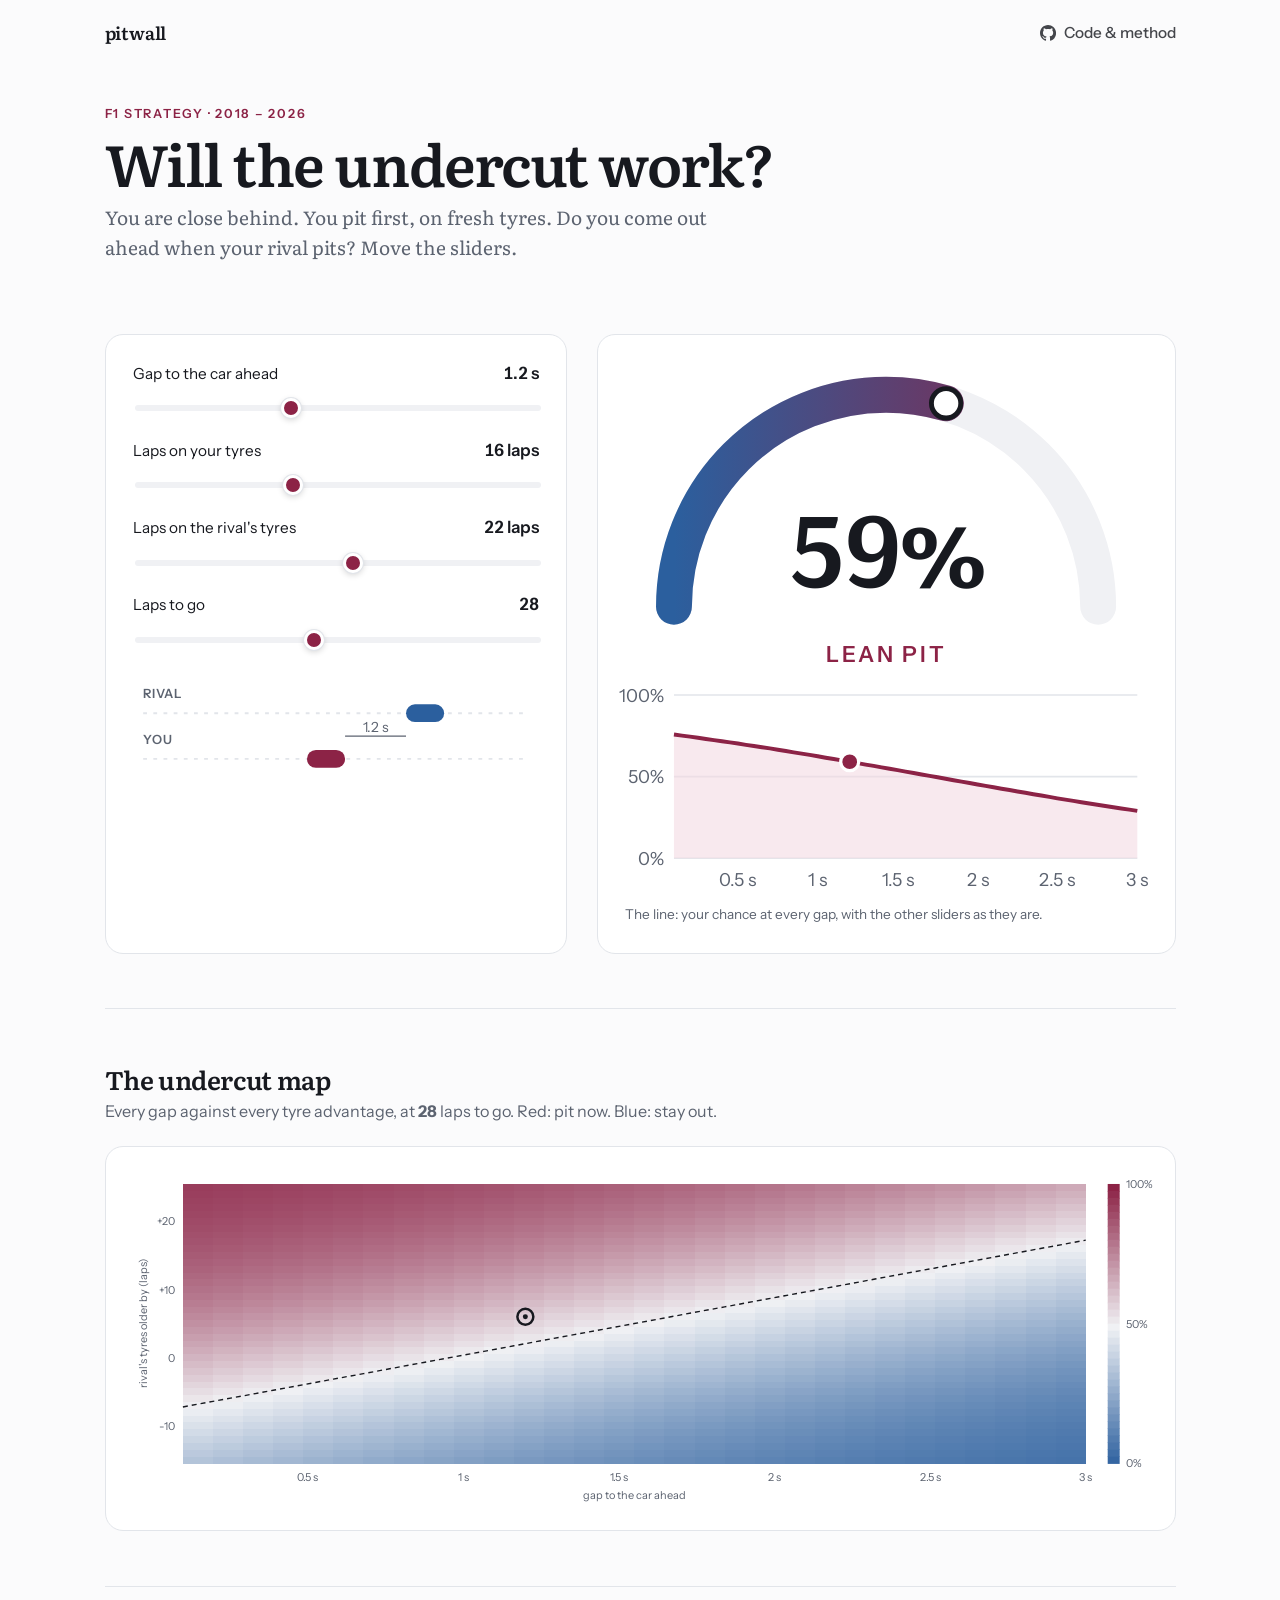
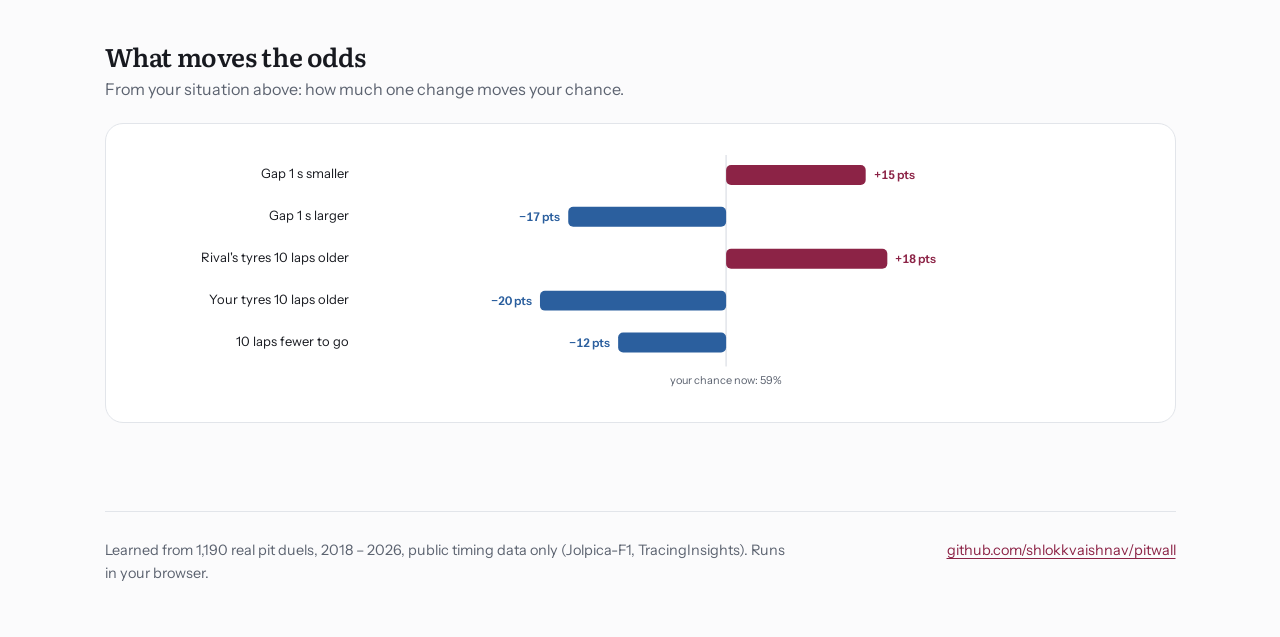
==== site/index.html @ d94f6f23 "Redesign the site as one product page: live undercut gauge, map and odds chart Same fonts and tokens" ====
<!doctype html>
<html lang="en">
<head>
<meta charset="utf-8">
<meta name="viewport" content="width=device-width, initial-scale=1">
<title>pitwall — F1 undercut strategy</title>
<meta name="description" content="Pit first, come out ahead? An F1 undercut model that runs in your browser.">
<link rel="icon" href="data:image/svg+xml,%3Csvg xmlns='http://www.w3.org/2000/svg' viewBox='0 0 32 32'%3E%3Crect width='32' height='32' rx='7' fill='%238c2346'/%3E%3Cpath d='M7 22h18M9 22l3-9h8l3 9' stroke='white' stroke-width='2.4' fill='none' stroke-linecap='round'/%3E%3C/svg%3E">
<link rel="stylesheet" href="assets/style.css">
<style>
  .gauge-num { font: 600 3.6rem/1 var(--serif); letter-spacing: -.03em; fill: var(--ink); font-variant-numeric: tabular-nums; }
  .gauge-word { font: 600 .8rem/1 var(--sans); letter-spacing: .12em; text-transform: uppercase; }
  .lane { stroke: var(--rule); stroke-width: 1.5; stroke-dasharray: 3 5; }
  .car { transition: transform .45s cubic-bezier(.2,.8,.2,1); }
  .lbl { font: 600 10px/1 var(--sans); letter-spacing: .08em; fill: var(--muted); }
  .bar-lbl { font-size: 13px; fill: var(--ink); }
  .bar-val { font: 600 12px/1 var(--sans); font-variant-numeric: tabular-nums; }
  #map rect.cell { shape-rendering: crispEdges; }
  .tip { font-size: .8rem; color: var(--muted); margin-top: .6rem; }
</style>
</head>
<body>
<div class="wrap">
  <nav class="top">
    <span class="brand">pitwall</span>
    <a href="https://github.com/shlokkvaishnav/pitwall"><svg class="icon" viewBox="0 0 16 16"><use href="assets/icons/github.svg#gh"/></svg>Code &amp; method</a>
  </nav>

  <header class="hero">
    <div class="kicker">F1 strategy · 2018 – 2026</div>
    <h1>Will the undercut work?</h1>
    <p class="sub">You are close behind. You pit first, on fresh tyres. Do you come out ahead when your rival pits? Move the sliders.</p>
  </header>

  <section>
    <div class="grid g2">
      <div class="panel">
        <div class="ctl"><div class="ctl-head"><label for="gap">Gap to the car ahead</label><output id="gapV"></output></div>
          <input id="gap" type="range" min="0.1" max="3" step="0.1" value="1.2"></div>
        <div class="ctl"><div class="ctl-head"><label for="ageA">Laps on your tyres</label><output id="ageAV"></output></div>
          <input id="ageA" type="range" min="1" max="40" step="1" value="16"></div>
        <div class="ctl"><div class="ctl-head"><label for="ageB">Laps on the rival's tyres</label><output id="ageBV"></output></div>
          <input id="ageB" type="range" min="1" max="40" step="1" value="22"></div>
        <div class="ctl"><div class="ctl-head"><label for="left">Laps to go</label><output id="leftV"></output></div>
          <input id="left" type="range" min="3" max="60" step="1" value="28"></div>
        <svg id="strip" viewBox="0 0 320 92" role="img" aria-label="You and the rival on track before your stop">
          <line class="lane" x1="8" x2="312" y1="34" y2="34"/><line class="lane" x1="8" x2="312" y1="70" y2="70"/>
          <text class="lbl" x="8" y="22">RIVAL</text><text class="lbl" x="8" y="58">YOU</text>
          <g id="carB" class="car"><rect x="-15" y="27" width="30" height="14" rx="7" fill="var(--cool)"/></g>
          <g id="carA" class="car"><rect x="-15" y="63" width="30" height="14" rx="7" fill="var(--accent)"/></g>
          <line id="gapLine" y1="52" y2="52" stroke="var(--muted)" stroke-width="1"/>
          <text id="gapTxt" class="tick" y="49" text-anchor="middle"></text>
        </svg>
      </div>
      <div class="panel">
        <svg id="gauge" viewBox="0 0 320 196" role="img" aria-label="Probability that the undercut works">
          <defs><linearGradient id="arc" x1="0" x2="1"><stop offset="0" stop-color="var(--cool)"/><stop offset="1" stop-color="var(--accent)"/></linearGradient></defs>
          <path d="M30 150 A130 130 0 0 1 290 150" fill="none" stroke="var(--chip)" stroke-width="22" stroke-linecap="round"/>
          <path id="arcFill" d="M30 150 A130 130 0 0 1 290 150" fill="none" stroke="url(#arc)" stroke-width="22" stroke-linecap="round" pathLength="100" stroke-dasharray="0 100" style="transition: stroke-dasharray .45s cubic-bezier(.2,.8,.2,1)"/>
          <circle id="knob" r="9" fill="var(--card)" stroke="var(--ink)" stroke-width="3" style="transition: cx .45s cubic-bezier(.2,.8,.2,1), cy .45s cubic-bezier(.2,.8,.2,1)"/>
          <text id="pct" class="gauge-num" x="160" y="138" text-anchor="middle">–</text>
          <text id="word" class="gauge-word" x="160" y="184" text-anchor="middle"></text>
        </svg>
        <svg id="curve" viewBox="0 0 320 130" role="img" aria-label="Chance against the gap"></svg>
        <div class="tip">The line: your chance at every gap, with the other sliders as they are.</div>
      </div>
    </div>
  </section>

  <section>
    <h2>The undercut map</h2>
    <p class="cap">Every gap against every tyre advantage, at <b id="mapLaps"></b> laps to go. Red: pit now. Blue: stay out.</p>
    <div class="panel"><svg id="map" role="img" aria-label="Map of undercut chance by gap and tyre advantage"></svg></div>
  </section>

  <section>
    <h2>What moves the odds</h2>
    <p class="cap">From your situation above: how much one change moves your chance.</p>
    <div class="panel"><svg id="bars" role="img" aria-label="Effect of single changes on the chance"></svg></div>
  </section>

  <footer>
    <p>Learned from <span id="nEvents">1,190</span> real pit duels, 2018 – 2026, public timing data only (Jolpica-F1, TracingInsights). Runs in your browser.</p>
    <p><a href="https://github.com/shlokkvaishnav/pitwall">github.com/shlokkvaishnav/pitwall</a></p>
  </footer>
</div>
<script type="module" src="app.js"></script>
</body>
</html>
---- site/assets/style.css ----
/* Design tokens and fonts from shlokkvaishnav.github.io. Fonts: SIL OFL 1.1, icons: MIT (assets/licenses/). */
@font-face { font-family: "Literata"; src: url("fonts/literata.woff2") format("woff2"); font-weight: 200 900; font-display: swap; }
@font-face { font-family: "Instrument Sans"; src: url("fonts/instrument-sans.woff2") format("woff2"); font-weight: 400 700; font-display: swap; }

:root {
  --paper: #fbfbfc; --ink: #17191f; --muted: #5c6370; --rule: #e2e5ea; --chip: #f0f1f4; --card: #ffffff;
  --accent: #8c2346; --accent-soft: #f4dbe3; --cool: #2b5f9e; --cool-soft: #dce7f5; --ok: #1d7a4b;
  --serif: "Literata", Georgia, "Times New Roman", serif;
  --sans: "Instrument Sans", system-ui, -apple-system, "Segoe UI", sans-serif;
  --mono: ui-monospace, SFMono-Regular, Menlo, Consolas, monospace;
  color-scheme: light dark;
}
@media (prefers-color-scheme: dark) {
  :root {
    --paper: #14151a; --ink: #e9e8ec; --muted: #9a9ba6; --rule: #2a2c34; --chip: #1d1f26; --card: #191b21;
    --accent: #f19ab6; --accent-soft: #4a2533; --cool: #8db5ea; --cool-soft: #22324a; --ok: #5fcf93;
  }
  body { -webkit-font-smoothing: antialiased; -moz-osx-font-smoothing: grayscale; }
}

* { box-sizing: border-box; }
html { font-size: 17px; -webkit-text-size-adjust: 100%; }
body { margin: 0; background: var(--paper); color: var(--ink); font: 1rem/1.6 var(--sans); }
a { color: var(--accent); text-decoration-thickness: 1px; text-underline-offset: .2em; }
:focus-visible { outline: 2px solid var(--accent); outline-offset: 3px; border-radius: 3px; }
.icon { display: inline-block; width: 1.05em; height: 1.05em; vertical-align: -.15em; fill: currentColor; }

.wrap { max-width: 68rem; margin: 0 auto; padding: 0 clamp(1rem, 4vw, 2.5rem); }
.top { display: flex; justify-content: space-between; align-items: center; gap: 1rem; padding: 1.4rem 0; font: 500 .9rem/1 var(--sans); }
.top a { color: var(--ink); text-decoration: none; display: inline-flex; align-items: center; gap: .45rem; opacity: .8; }
.top a:hover { color: var(--accent); opacity: 1; }
.brand { font: 600 1.05rem/1 var(--serif); letter-spacing: -.01em; }

.hero { padding: 2.5rem 0 1rem; }
.kicker { font: 600 .74rem/1 var(--sans); letter-spacing: .14em; text-transform: uppercase; color: var(--accent); }
h1 { margin: .7rem 0 .6rem; font: 600 clamp(2.1rem, 6vw, 3.4rem)/1.05 var(--serif); letter-spacing: -.025em; text-wrap: balance; }
.sub { margin: 0; max-width: 38rem; font: 400 1.12rem/1.55 var(--serif); color: var(--muted); text-wrap: pretty; }
h2 { margin: 0 0 .3rem; font: 600 1.5rem/1.2 var(--serif); letter-spacing: -.015em; }
.cap { margin: 0 0 1.2rem; color: var(--muted); font-size: .95rem; max-width: 40rem; }
section { padding: 3.2rem 0; border-top: 1px solid var(--rule); }
.hero + section { border-top: 0; }

.panel { background: var(--card); border: 1px solid var(--rule); border-radius: 18px; padding: clamp(1rem, 2.5vw, 1.6rem); }
.grid { display: grid; gap: clamp(1rem, 2.5vw, 1.75rem); }
.g2 { grid-template-columns: minmax(0, 1fr) minmax(0, 1.25fr); }
@media (max-width: 52rem) { .g2 { grid-template-columns: 1fr; } }

.ctl { margin: 0 0 1.15rem; }
.ctl:last-child { margin-bottom: 0; }
.ctl-head { display: flex; justify-content: space-between; align-items: baseline; font-size: .9rem; margin-bottom: .35rem; }
.ctl-head output { font: 600 1rem/1 var(--sans); font-variant-numeric: tabular-nums; }
input[type=range] { -webkit-appearance: none; appearance: none; width: 100%; height: 6px; border-radius: 99px; background: var(--chip); outline-offset: 6px; }
input[type=range]::-webkit-slider-thumb { -webkit-appearance: none; width: 20px; height: 20px; border-radius: 50%; background: var(--accent); border: 3px solid var(--card); box-shadow: 0 0 0 1px var(--rule), 0 2px 6px rgba(0,0,0,.18); cursor: grab; }
input[type=range]::-moz-range-thumb { width: 16px; height: 16px; border-radius: 50%; background: var(--accent); border: 3px solid var(--card); box-shadow: 0 0 0 1px var(--rule); cursor: grab; }

.btn { font: 600 .9rem/1 var(--sans); padding: .6rem 1rem; border-radius: 99px; border: 1px solid var(--rule); background: var(--card); color: var(--ink); cursor: pointer; display: inline-flex; align-items: center; gap: .45rem; }
.btn:hover { border-color: var(--accent); color: var(--accent); }
.btn.primary { background: var(--accent); color: var(--paper); border-color: var(--accent); }
.btn.primary:hover { filter: brightness(1.08); color: var(--paper); }
.seg { display: inline-flex; background: var(--chip); border-radius: 99px; padding: 3px; gap: 2px; }
.seg button { font: 600 .85rem/1 var(--sans); border: 0; background: transparent; color: var(--muted); padding: .5rem .85rem; border-radius: 99px; cursor: pointer; }
.seg button[aria-pressed=true] { background: var(--card); color: var(--ink); box-shadow: 0 1px 3px rgba(0,0,0,.12); }

svg { display: block; width: 100%; height: auto; overflow: visible; }
svg text { font-family: var(--sans); }
.tick { fill: var(--muted); font-size: 11px; }
.axis { stroke: var(--rule); }

footer { margin-top: 2rem; padding: 1.6rem 0 3rem; border-top: 1px solid var(--rule); color: var(--muted); font-size: .85rem; display: flex; flex-wrap: wrap; justify-content: space-between; gap: .6rem 2rem; }
footer p { margin: 0; max-width: 40rem; }
@media (prefers-reduced-motion: reduce) { * { transition: none !important; animation: none !important; } }
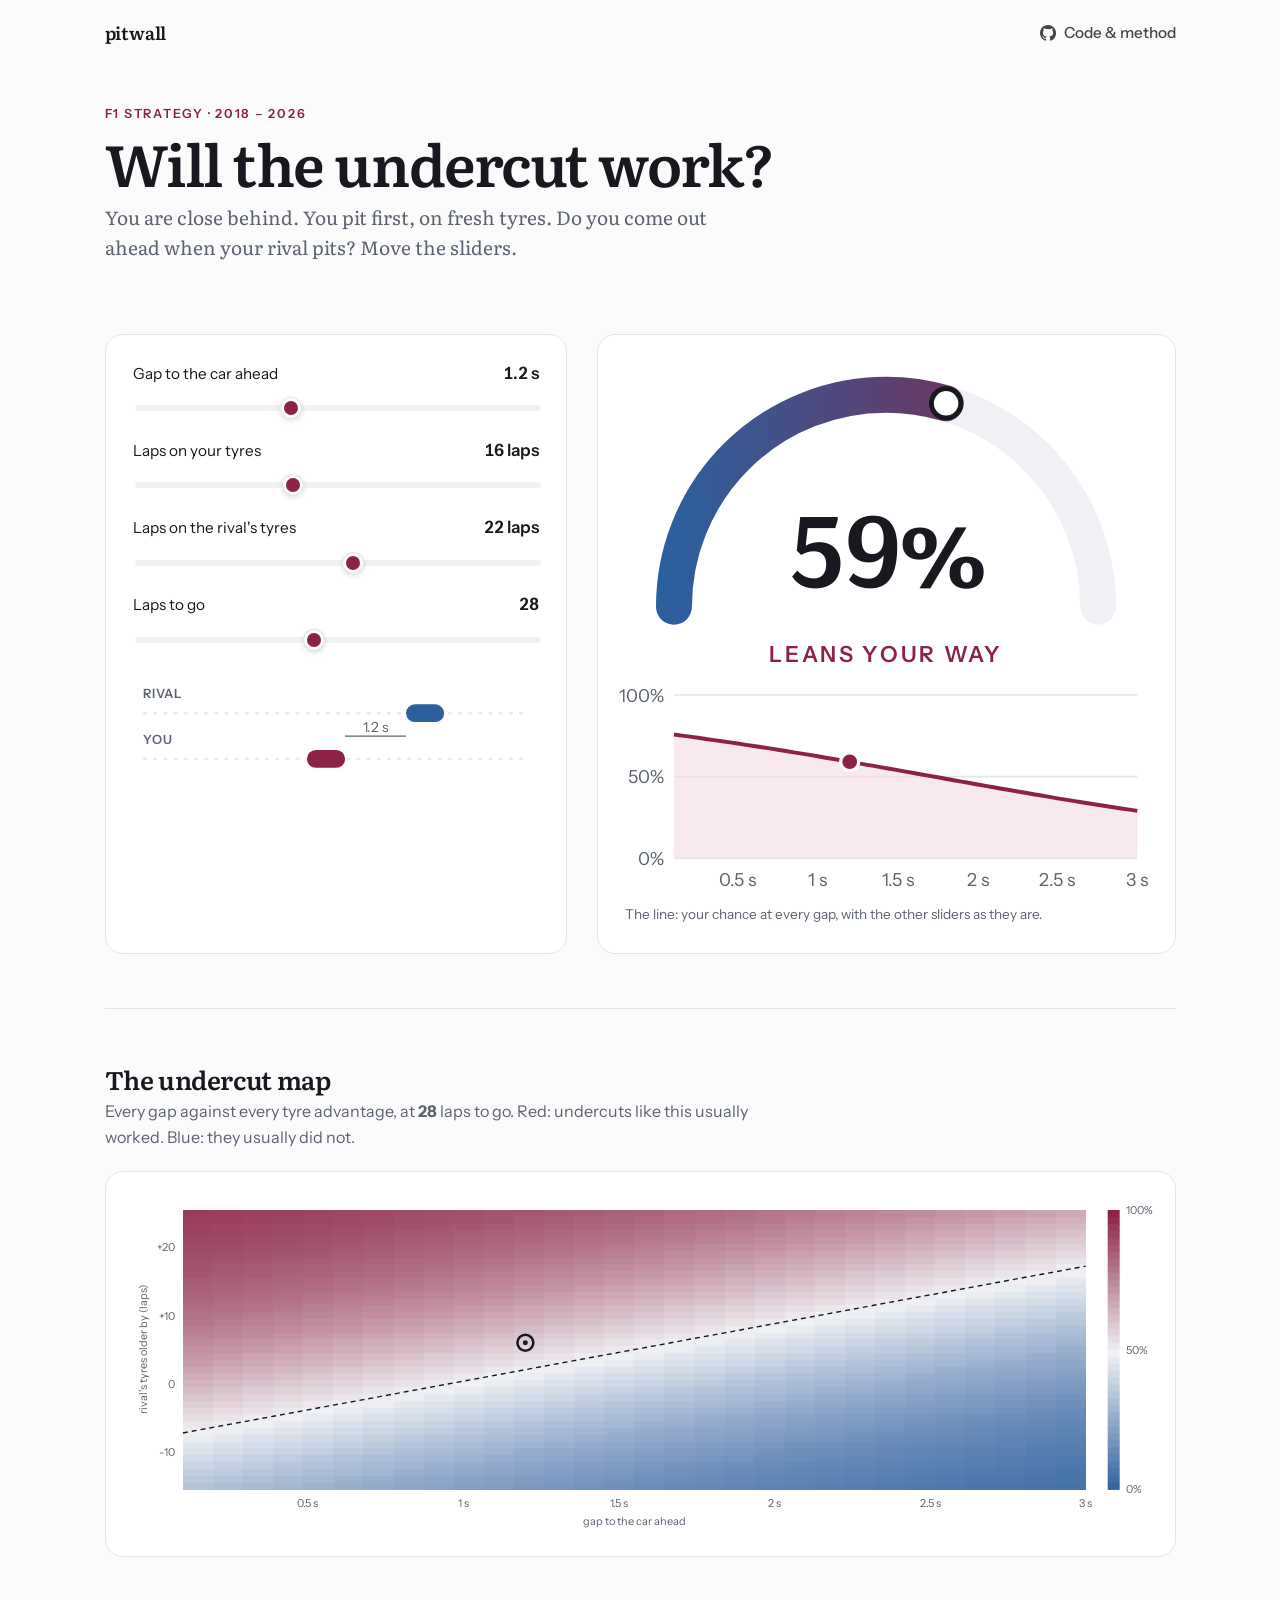
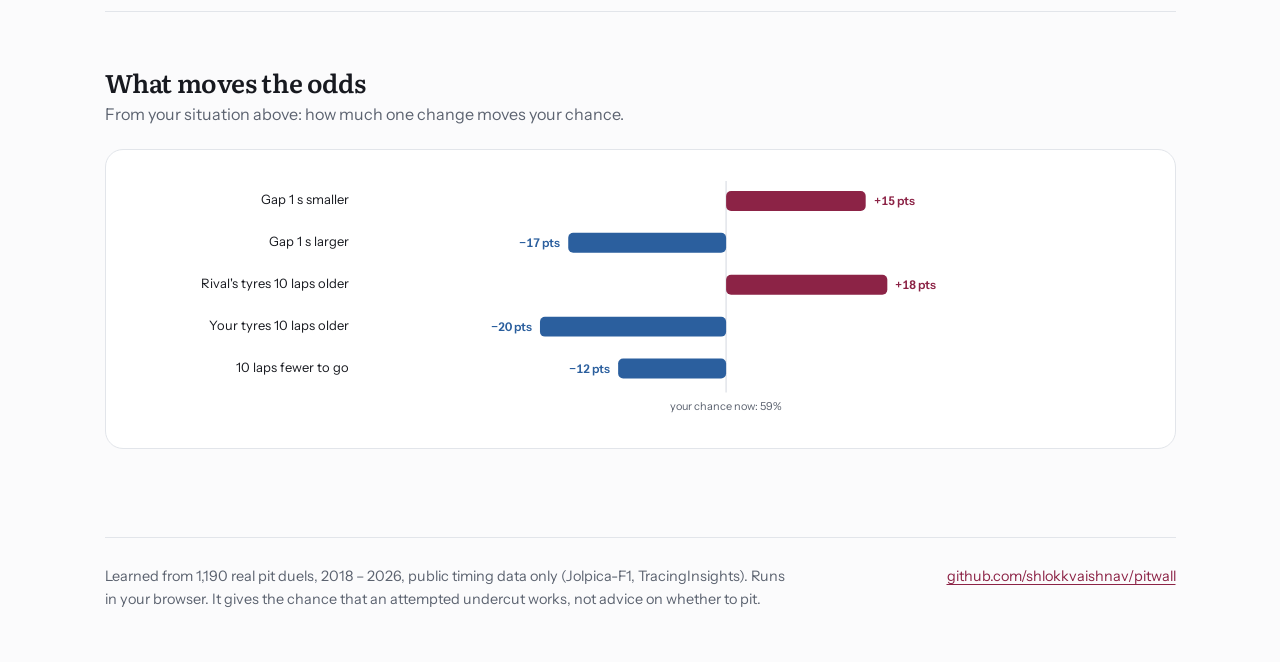
==== commit 176de755: "Site: describe the undercut map as odds, not pit advice" ====
--- a/site/index.html
+++ b/site/index.html
@@ -69,7 +69,7 @@
 
   <section>
     <h2>The undercut map</h2>
-    <p class="cap">Every gap against every tyre advantage, at <b id="mapLaps"></b> laps to go. Red: pit now. Blue: stay out.</p>
+    <p class="cap">Every gap against every tyre advantage, at <b id="mapLaps"></b> laps to go. Red: undercuts like this usually worked. Blue: they usually did not.</p>
     <div class="panel"><svg id="map" role="img" aria-label="Map of undercut chance by gap and tyre advantage"></svg></div>
   </section>
 
@@ -80,7 +80,7 @@
   </section>
 
   <footer>
-    <p>Learned from <span id="nEvents">1,190</span> real pit duels, 2018 – 2026, public timing data only (Jolpica-F1, TracingInsights). Runs in your browser.</p>
+    <p>Learned from <span id="nEvents">1,190</span> real pit duels, 2018 – 2026, public timing data only (Jolpica-F1, TracingInsights). Runs in your browser. It gives the chance that an attempted undercut works, not advice on whether to pit.</p>
     <p><a href="https://github.com/shlokkvaishnav/pitwall">github.com/shlokkvaishnav/pitwall</a></p>
   </footer>
 </div>
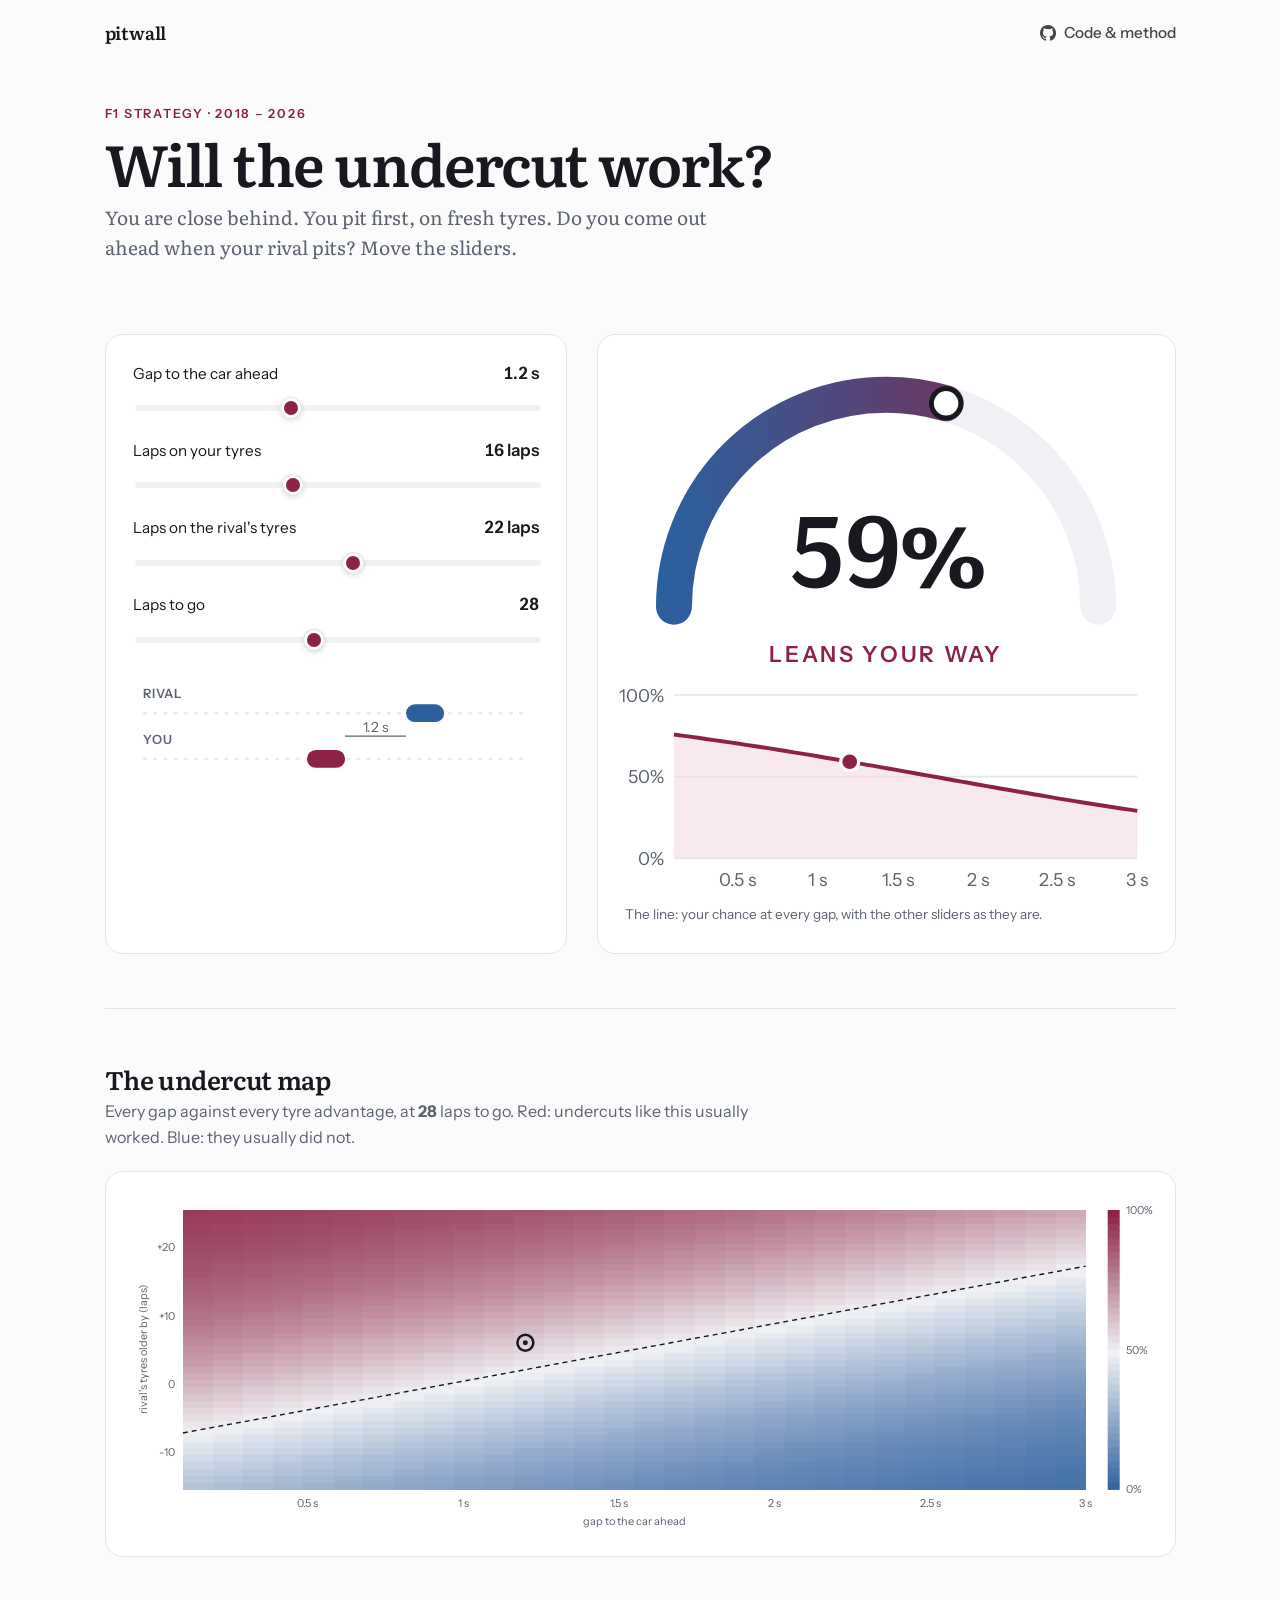
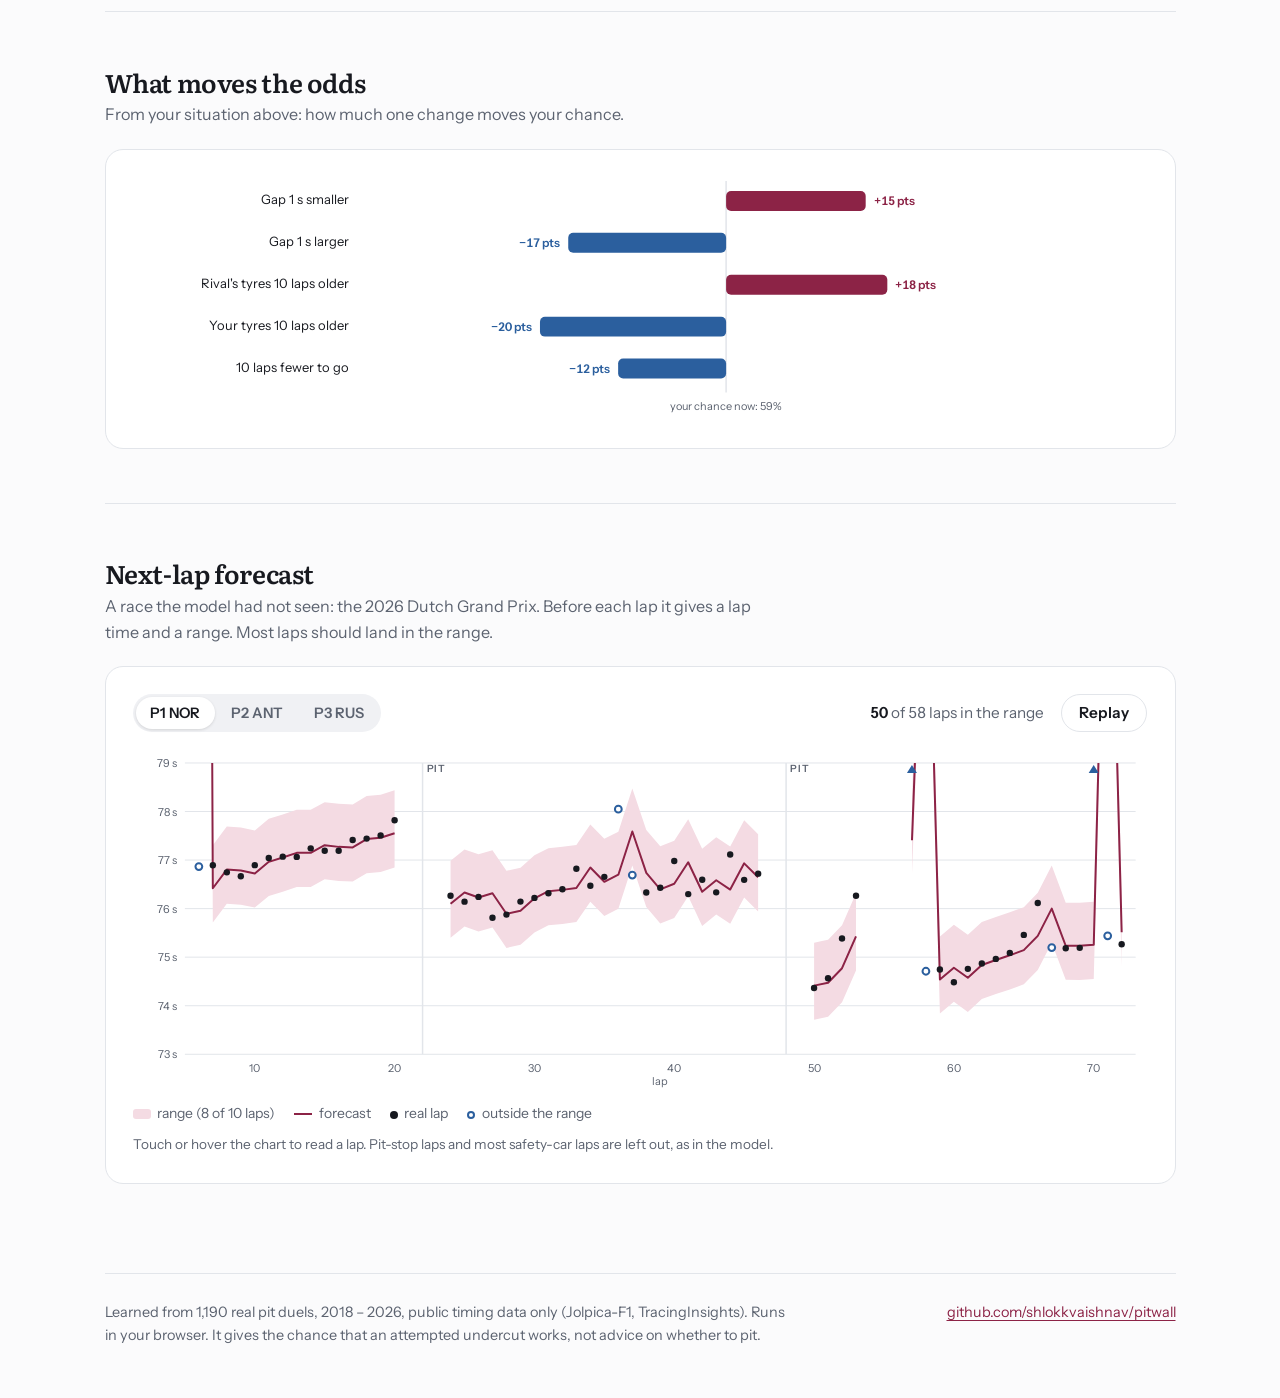
==== commit e89a19e0: "Site: add a next-lap forecast replay of the 2026 Dutch GP with the 80% range" ====
--- a/site/index.html
+++ b/site/index.html
@@ -3,8 +3,8 @@
 <head>
 <meta charset="utf-8">
 <meta name="viewport" content="width=device-width, initial-scale=1">
-<title>pitwall — F1 undercut strategy</title>
-<meta name="description" content="Pit first, come out ahead? An F1 undercut model that runs in your browser.">
+<title>pitwall — F1 strategy models</title>
+<meta name="description" content="Pit first, come out ahead? An F1 undercut model that runs in your browser, and a next-lap-time forecast with its range.">
 <link rel="icon" href="data:image/svg+xml,%3Csvg xmlns='http://www.w3.org/2000/svg' viewBox='0 0 32 32'%3E%3Crect width='32' height='32' rx='7' fill='%238c2346'/%3E%3Cpath d='M7 22h18M9 22l3-9h8l3 9' stroke='white' stroke-width='2.4' fill='none' stroke-linecap='round'/%3E%3C/svg%3E">
 <link rel="stylesheet" href="assets/style.css">
 <style>
@@ -17,6 +17,16 @@
   .bar-val { font: 600 12px/1 var(--sans); font-variant-numeric: tabular-nums; }
   #map rect.cell { shape-rendering: crispEdges; }
   .tip { font-size: .8rem; color: var(--muted); margin-top: .6rem; }
+  .lap-head { display: flex; flex-wrap: wrap; justify-content: space-between; align-items: center; gap: .8rem 1rem; margin-bottom: 1rem; }
+  .legend { display: flex; flex-wrap: wrap; gap: .4rem 1.1rem; font-size: .82rem; color: var(--muted); margin-top: .8rem; }
+  .legend i { display: inline-block; vertical-align: -.1em; margin-right: .4rem; }
+  .sw-band { width: 18px; height: 10px; border-radius: 3px; background: var(--accent-soft); }
+  .sw-line { width: 18px; height: 0; border-top: 2.4px solid var(--accent); vertical-align: .2em !important; }
+  .sw-dot { width: 8px; height: 8px; border-radius: 50%; background: var(--ink); }
+  .sw-miss { width: 8px; height: 8px; border-radius: 50%; background: var(--card); border: 2px solid var(--cool); box-sizing: border-box; }
+  .hits { font: 600 .9rem/1 var(--sans); font-variant-numeric: tabular-nums; }
+  .hits span { color: var(--muted); font-weight: 400; }
+  #laps .guide { stroke: var(--muted); stroke-width: 1; stroke-dasharray: 2 3; }
 </style>
 </head>
 <body>
@@ -79,6 +89,28 @@
     <div class="panel"><svg id="bars" role="img" aria-label="Effect of single changes on the chance"></svg></div>
   </section>
 
+  <section id="forecast">
+    <h2>Next-lap forecast</h2>
+    <p class="cap">A race the model had not seen: the <span id="lapRace">2026 Dutch Grand Prix</span>. Before each lap it gives a lap time and a range. Most laps should land in the range.</p>
+    <div class="panel">
+      <div class="lap-head">
+        <div class="seg" id="lapDrivers" role="group" aria-label="Driver"></div>
+        <div style="display:flex; align-items:center; gap:1rem">
+          <div class="hits" id="lapHits" aria-live="polite"></div>
+          <button class="btn" id="lapPlay" type="button">Replay</button>
+        </div>
+      </div>
+      <svg id="laps" role="img" aria-label="Real lap times against the forecast and its range"></svg>
+      <div class="legend">
+        <span><i class="sw-band"></i>range (8 of 10 laps)</span>
+        <span><i class="sw-line"></i>forecast</span>
+        <span><i class="sw-dot"></i>real lap</span>
+        <span><i class="sw-miss"></i>outside the range</span>
+      </div>
+      <div class="tip" id="lapTip">Touch or hover the chart to read a lap. Pit-stop laps and most safety-car laps are left out, as in the model.</div>
+    </div>
+  </section>
+
   <footer>
     <p>Learned from <span id="nEvents">1,190</span> real pit duels, 2018 – 2026, public timing data only (Jolpica-F1, TracingInsights). Runs in your browser. It gives the chance that an attempted undercut works, not advice on whether to pit.</p>
     <p><a href="https://github.com/shlokkvaishnav/pitwall">github.com/shlokkvaishnav/pitwall</a></p>
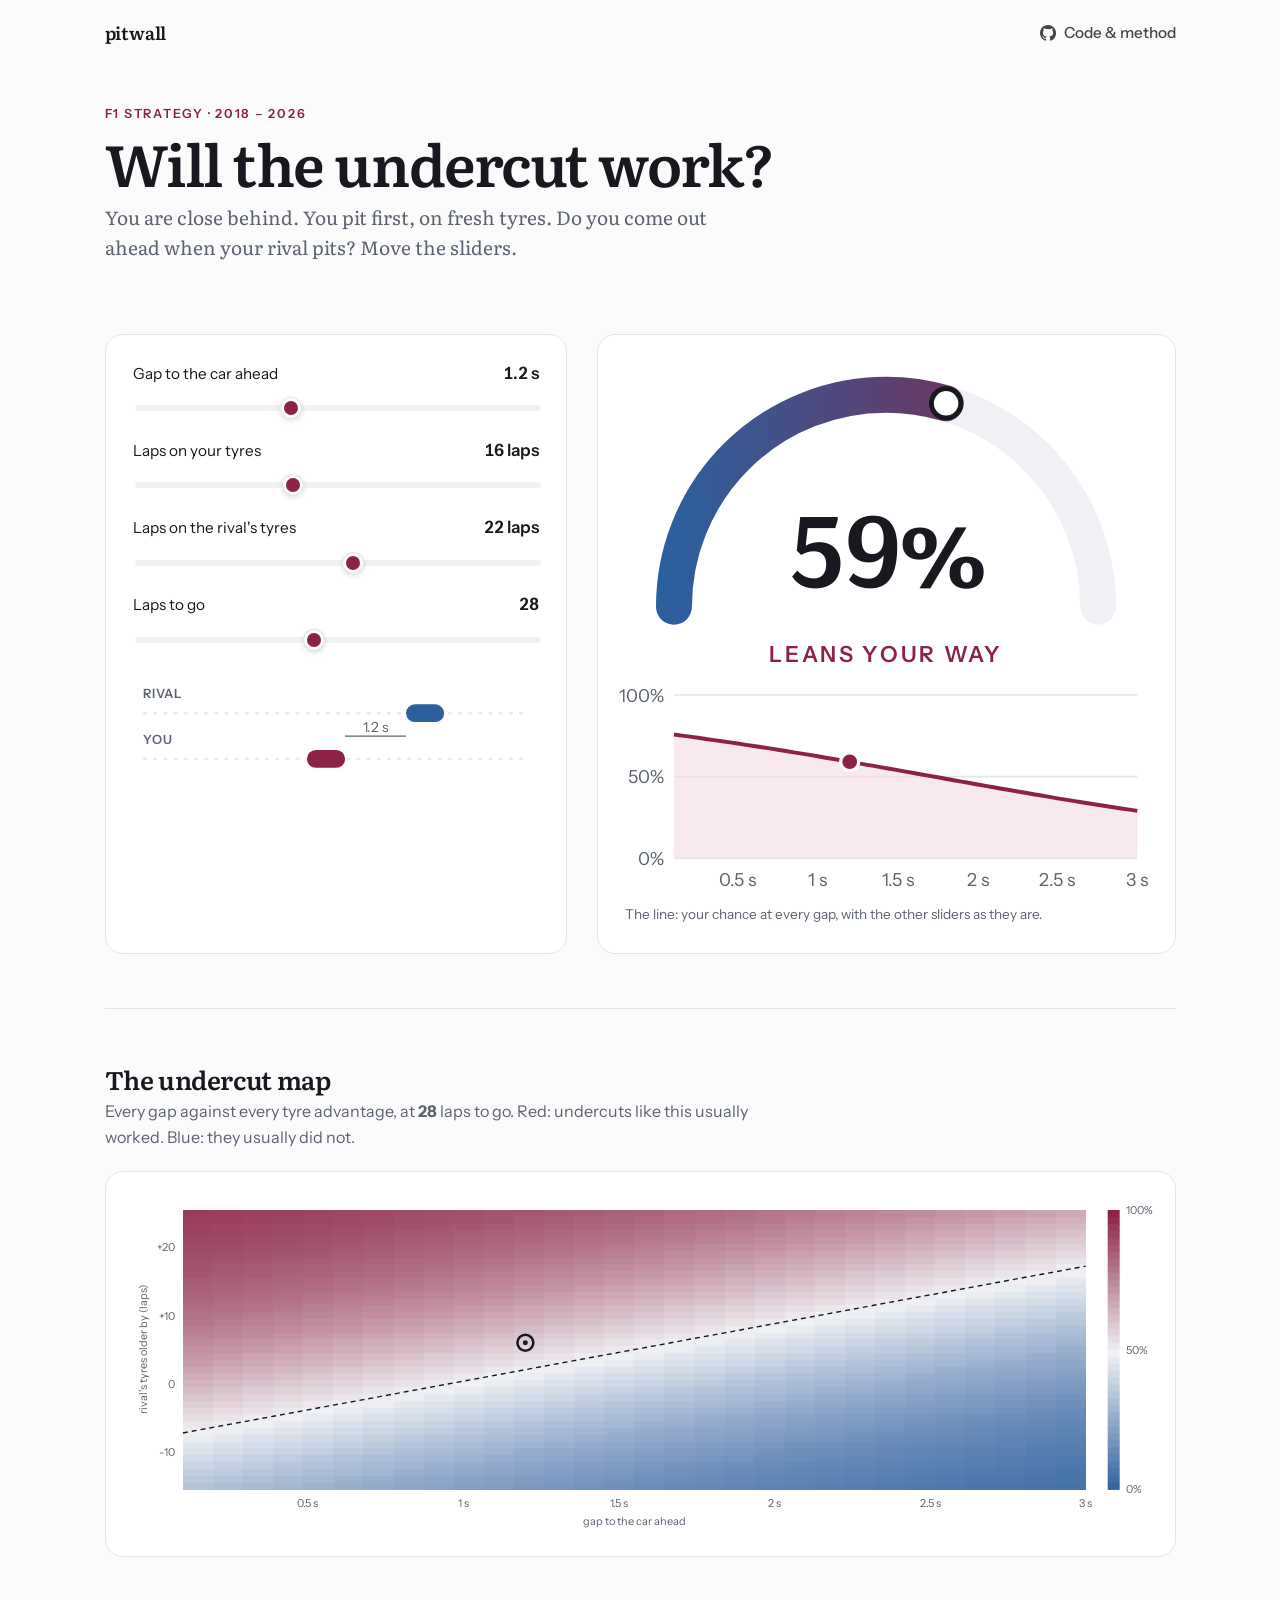
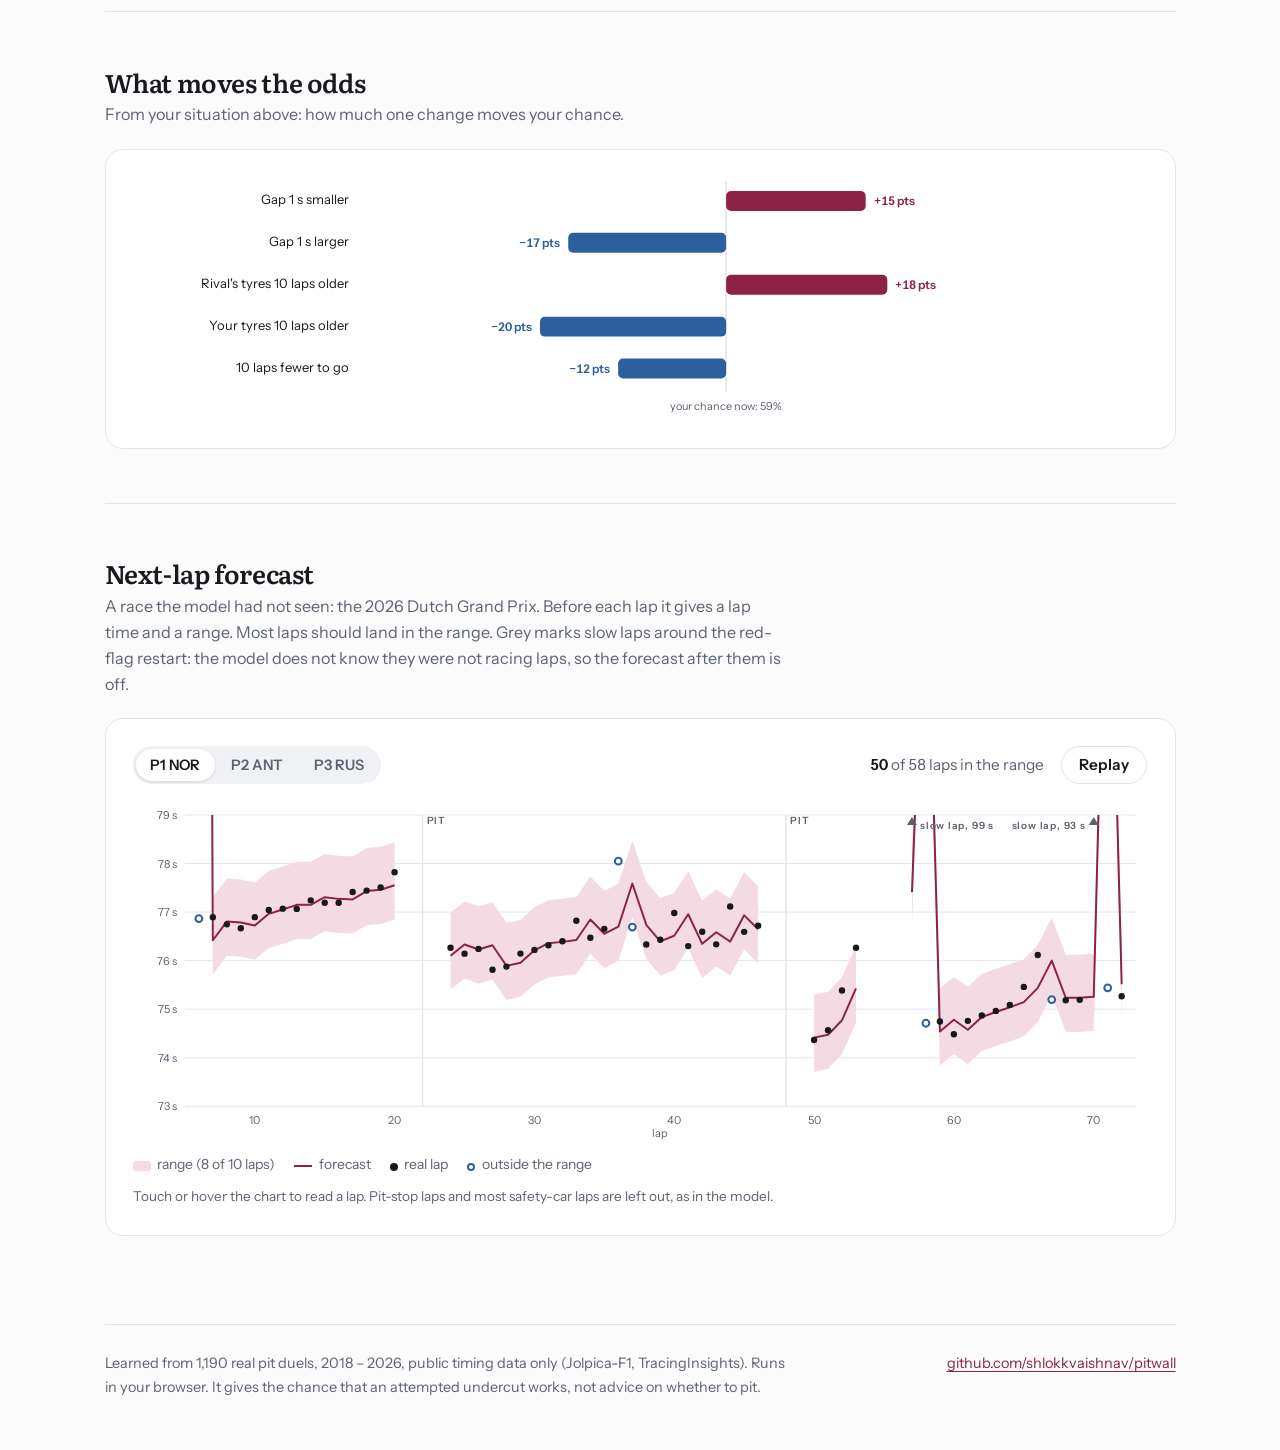
==== commit 9037cf26: "Spec 13 amendment (before data): 95% interval as the undercut headline; site marks the slow laps aro" ====
--- a/site/index.html
+++ b/site/index.html
@@ -91,7 +91,7 @@
 
   <section id="forecast">
     <h2>Next-lap forecast</h2>
-    <p class="cap">A race the model had not seen: the <span id="lapRace">2026 Dutch Grand Prix</span>. Before each lap it gives a lap time and a range. Most laps should land in the range.</p>
+    <p class="cap">A race the model had not seen: the <span id="lapRace">2026 Dutch Grand Prix</span>. Before each lap it gives a lap time and a range. Most laps should land in the range. Grey marks slow laps around the red-flag restart: the model does not know they were not racing laps, so the forecast after them is off.</p>
     <div class="panel">
       <div class="lap-head">
         <div class="seg" id="lapDrivers" role="group" aria-label="Driver"></div>
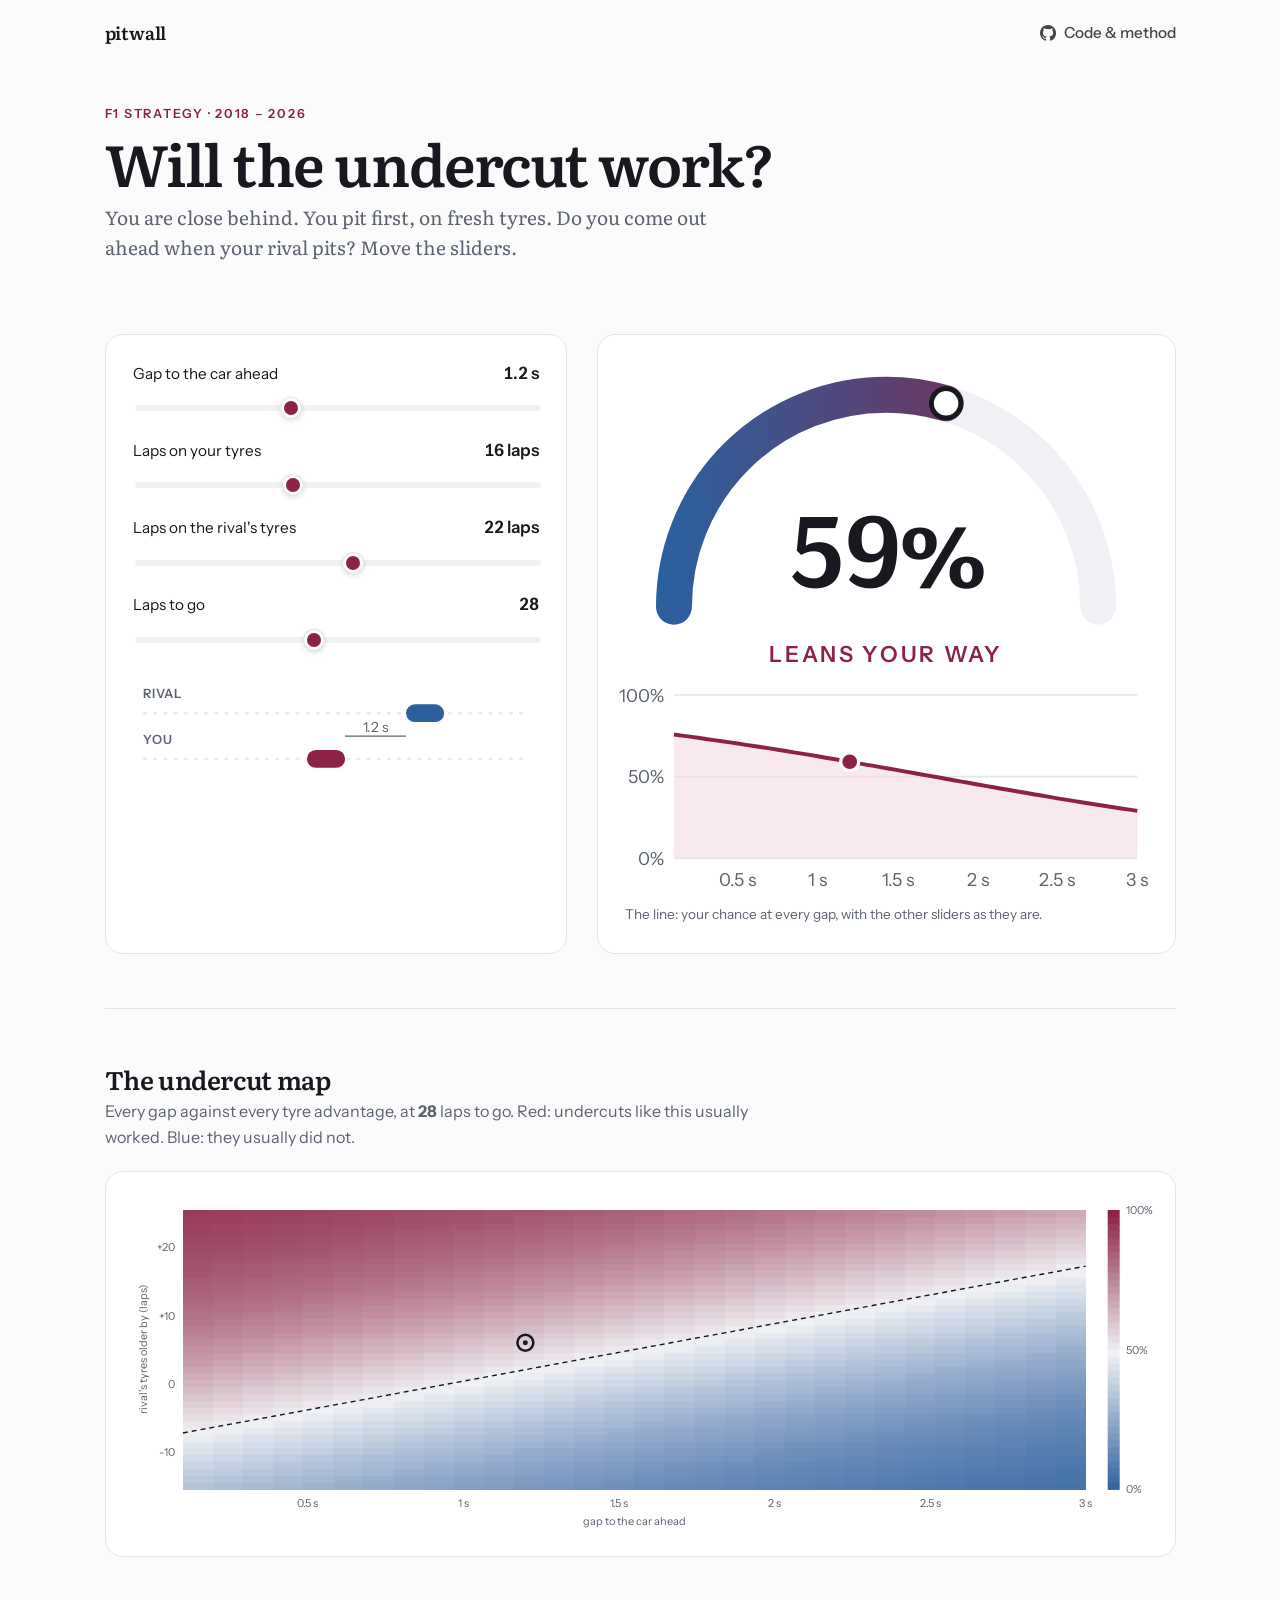
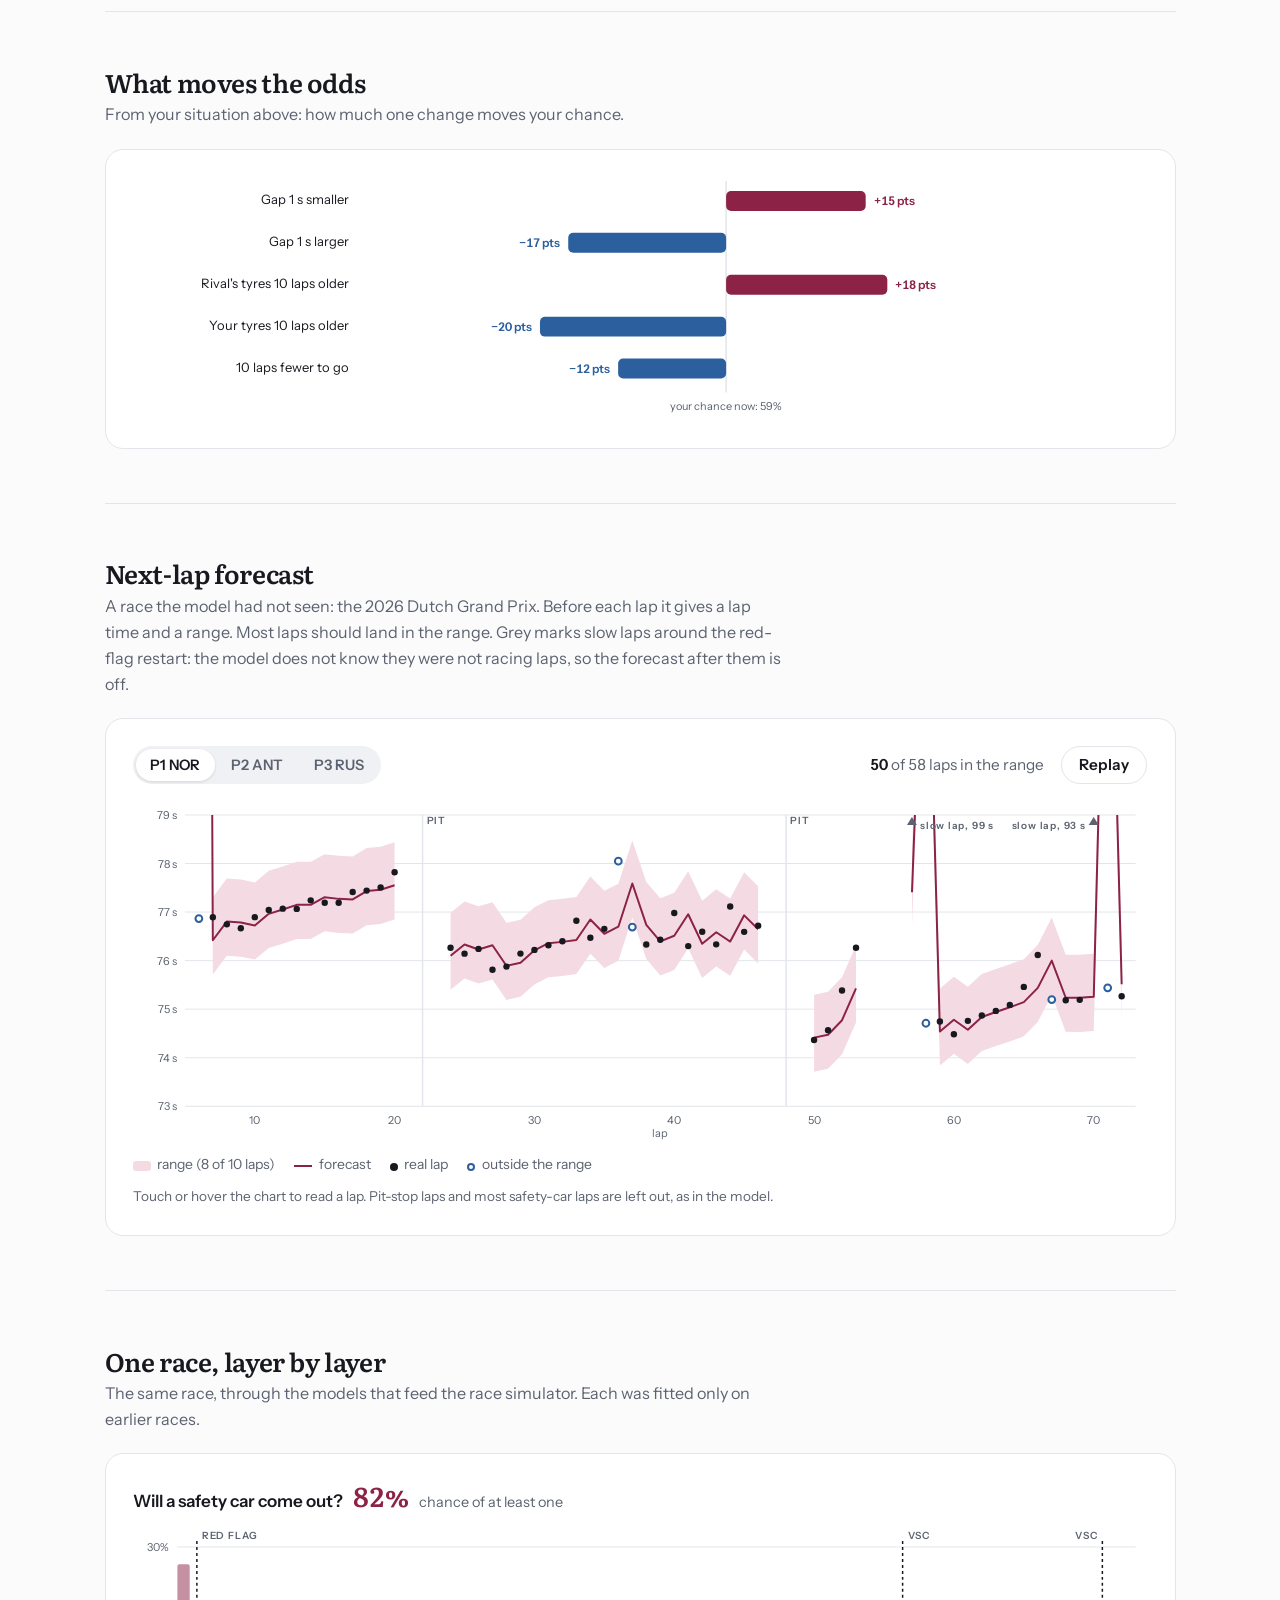
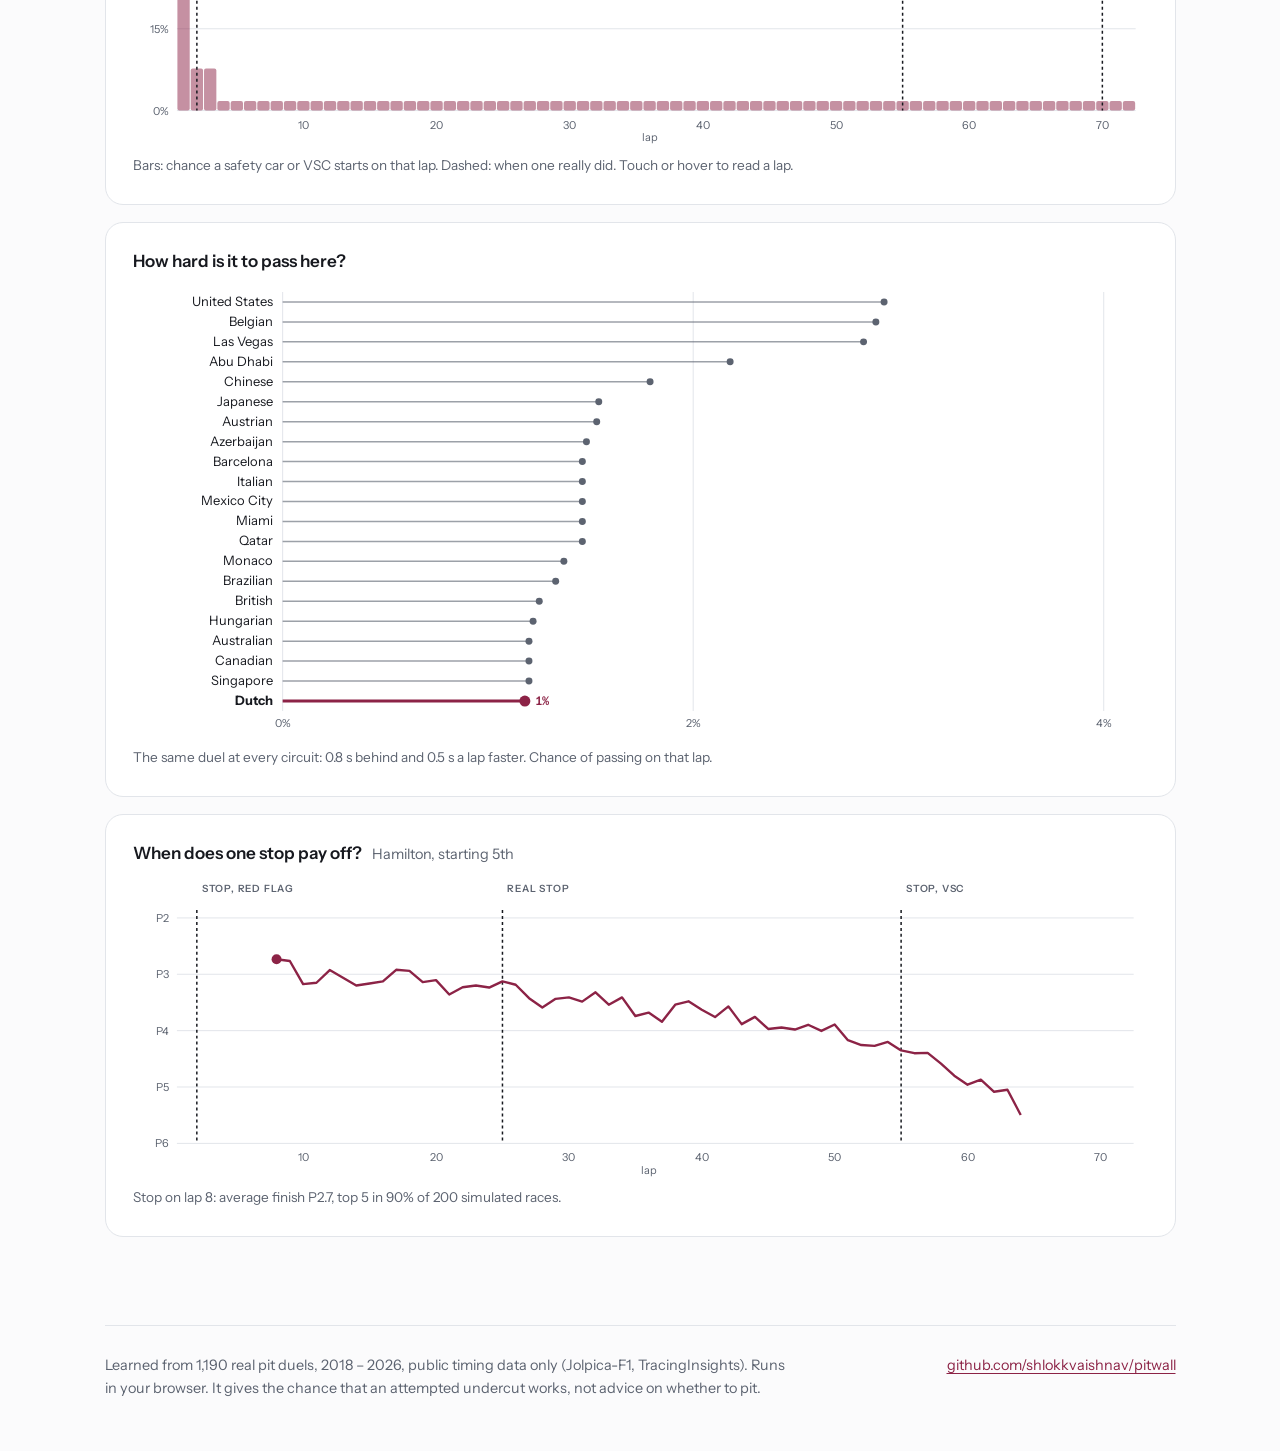
==== commit 767ba693: "Site: one race, layer by layer (safety-car risk, passing, simulated pit window)" ====
--- a/site/index.html
+++ b/site/index.html
@@ -27,6 +27,10 @@
   .hits { font: 600 .9rem/1 var(--sans); font-variant-numeric: tabular-nums; }
   .hits span { color: var(--muted); font-weight: 400; }
   #laps .guide { stroke: var(--muted); stroke-width: 1; stroke-dasharray: 2 3; }
+  #strategy .panel + .panel { margin-top: 1rem; }
+  .ph { font: 600 1rem/1.3 var(--sans); margin: 0 0 .8rem; display: flex; flex-wrap: wrap; align-items: baseline; gap: .2rem .6rem; }
+  .ph-num { font: 600 1.6rem/1 var(--serif); color: var(--accent); font-variant-numeric: tabular-nums; }
+  .ph-sub { font-weight: 400; font-size: .85rem; color: var(--muted); }
 </style>
 </head>
 <body>
@@ -111,11 +115,32 @@
     </div>
   </section>
 
+  <section id="strategy">
+    <h2>One race, layer by layer</h2>
+    <p class="cap">The same race, through the models that feed the race simulator. Each was fitted only on earlier races.</p>
+    <div class="panel">
+      <h3 class="ph">Will a safety car come out? <span class="ph-num" id="anyNeutral">–</span> <span class="ph-sub">chance of at least one</span></h3>
+      <svg id="hazard" role="img" aria-label="Chance a safety car or VSC starts on each lap, with the laps where one really did"></svg>
+      <div class="tip" id="hzTip">Bars: chance a safety car or VSC starts on that lap. Dashed: when one really did. Touch or hover to read a lap.</div>
+    </div>
+    <div class="panel">
+      <h3 class="ph">How hard is it to pass here?</h3>
+      <svg id="passing" role="img" aria-label="Chance of a pass on one lap at each circuit, for the same duel"></svg>
+      <div class="tip">The same duel at every circuit: 0.8 s behind and 0.5 s a lap faster. Chance of passing on that lap.</div>
+    </div>
+    <div class="panel">
+      <h3 class="ph">When does one stop pay off? <span class="ph-sub"><span id="egoName">–</span>, starting 5th</span></h3>
+      <svg id="window" role="img" aria-label="Average simulated finish for each lap of a single pit stop"></svg>
+      <div class="tip" id="winTip"></div>
+    </div>
+  </section>
+
   <footer>
     <p>Learned from <span id="nEvents">1,190</span> real pit duels, 2018 – 2026, public timing data only (Jolpica-F1, TracingInsights). Runs in your browser. It gives the chance that an attempted undercut works, not advice on whether to pit.</p>
     <p><a href="https://github.com/shlokkvaishnav/pitwall">github.com/shlokkvaishnav/pitwall</a></p>
   </footer>
 </div>
 <script type="module" src="app.js"></script>
+<script type="module" src="strategy.js"></script>
 </body>
 </html>
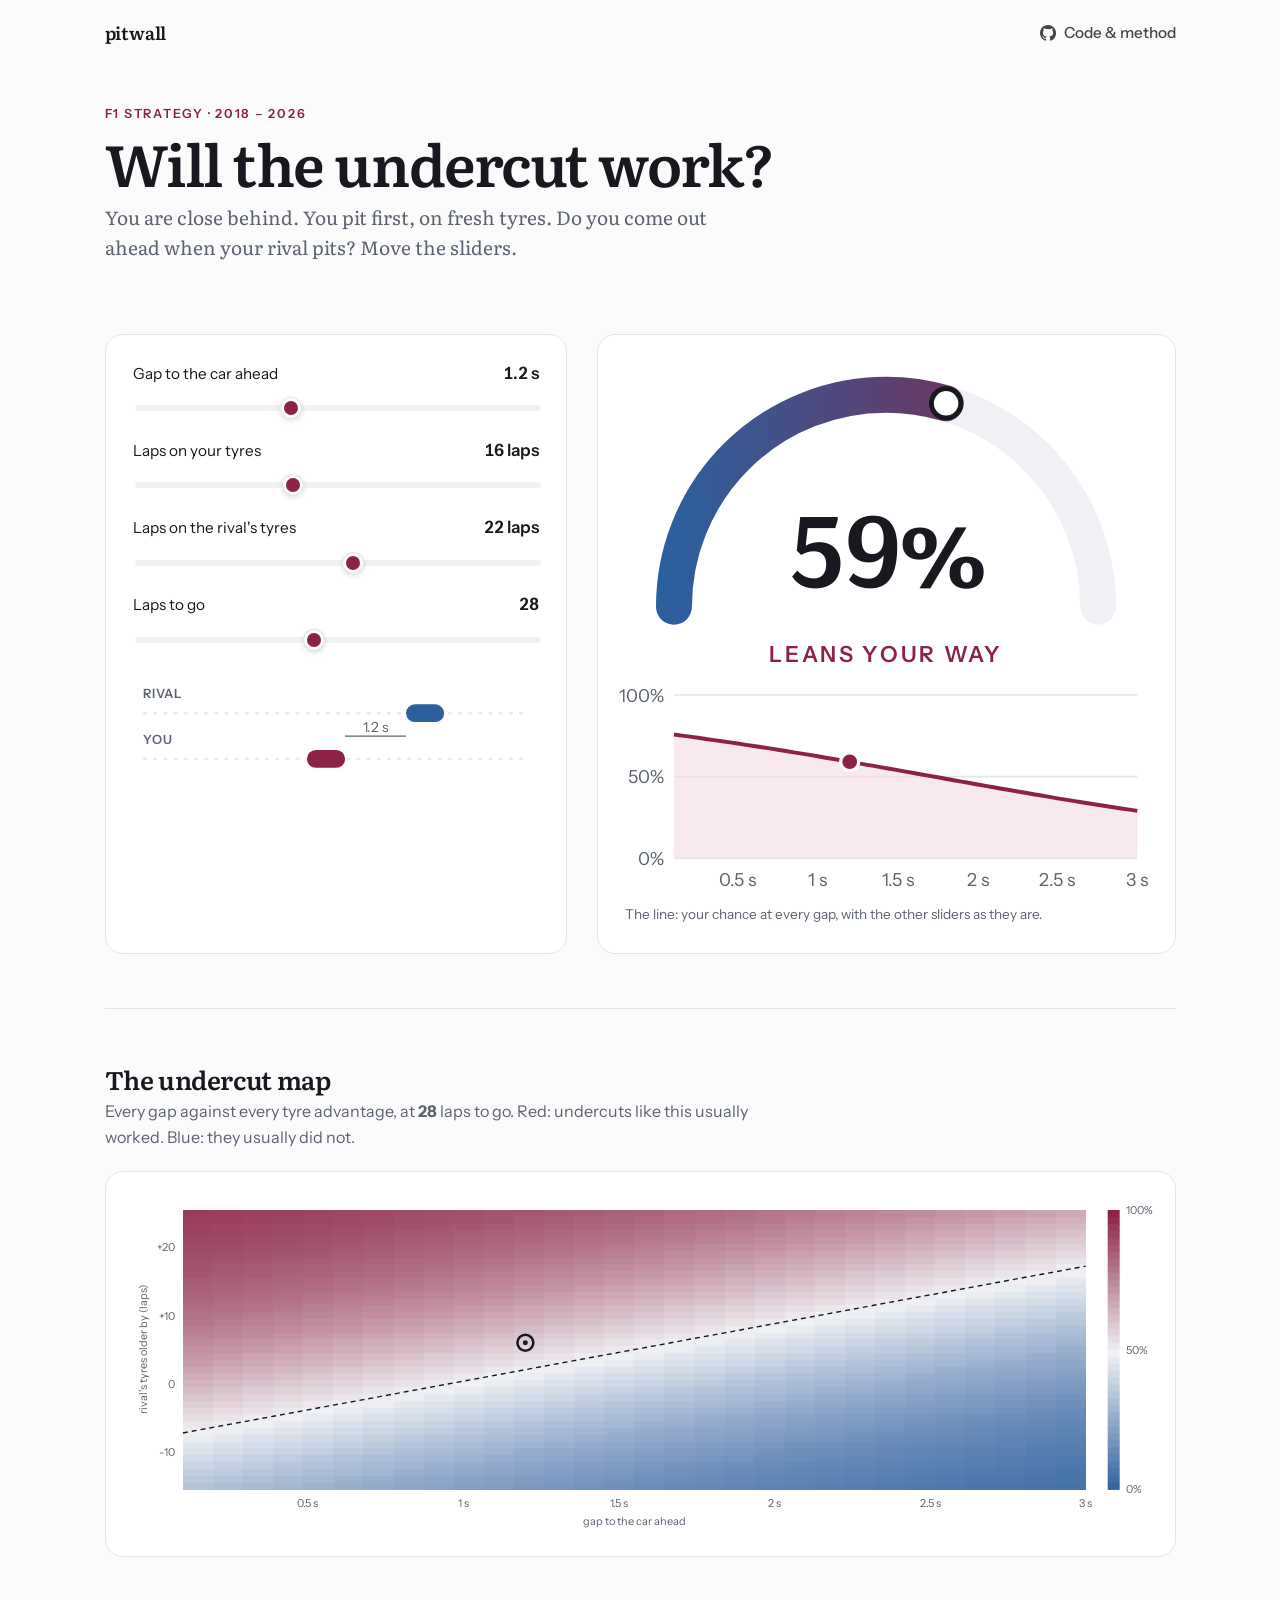
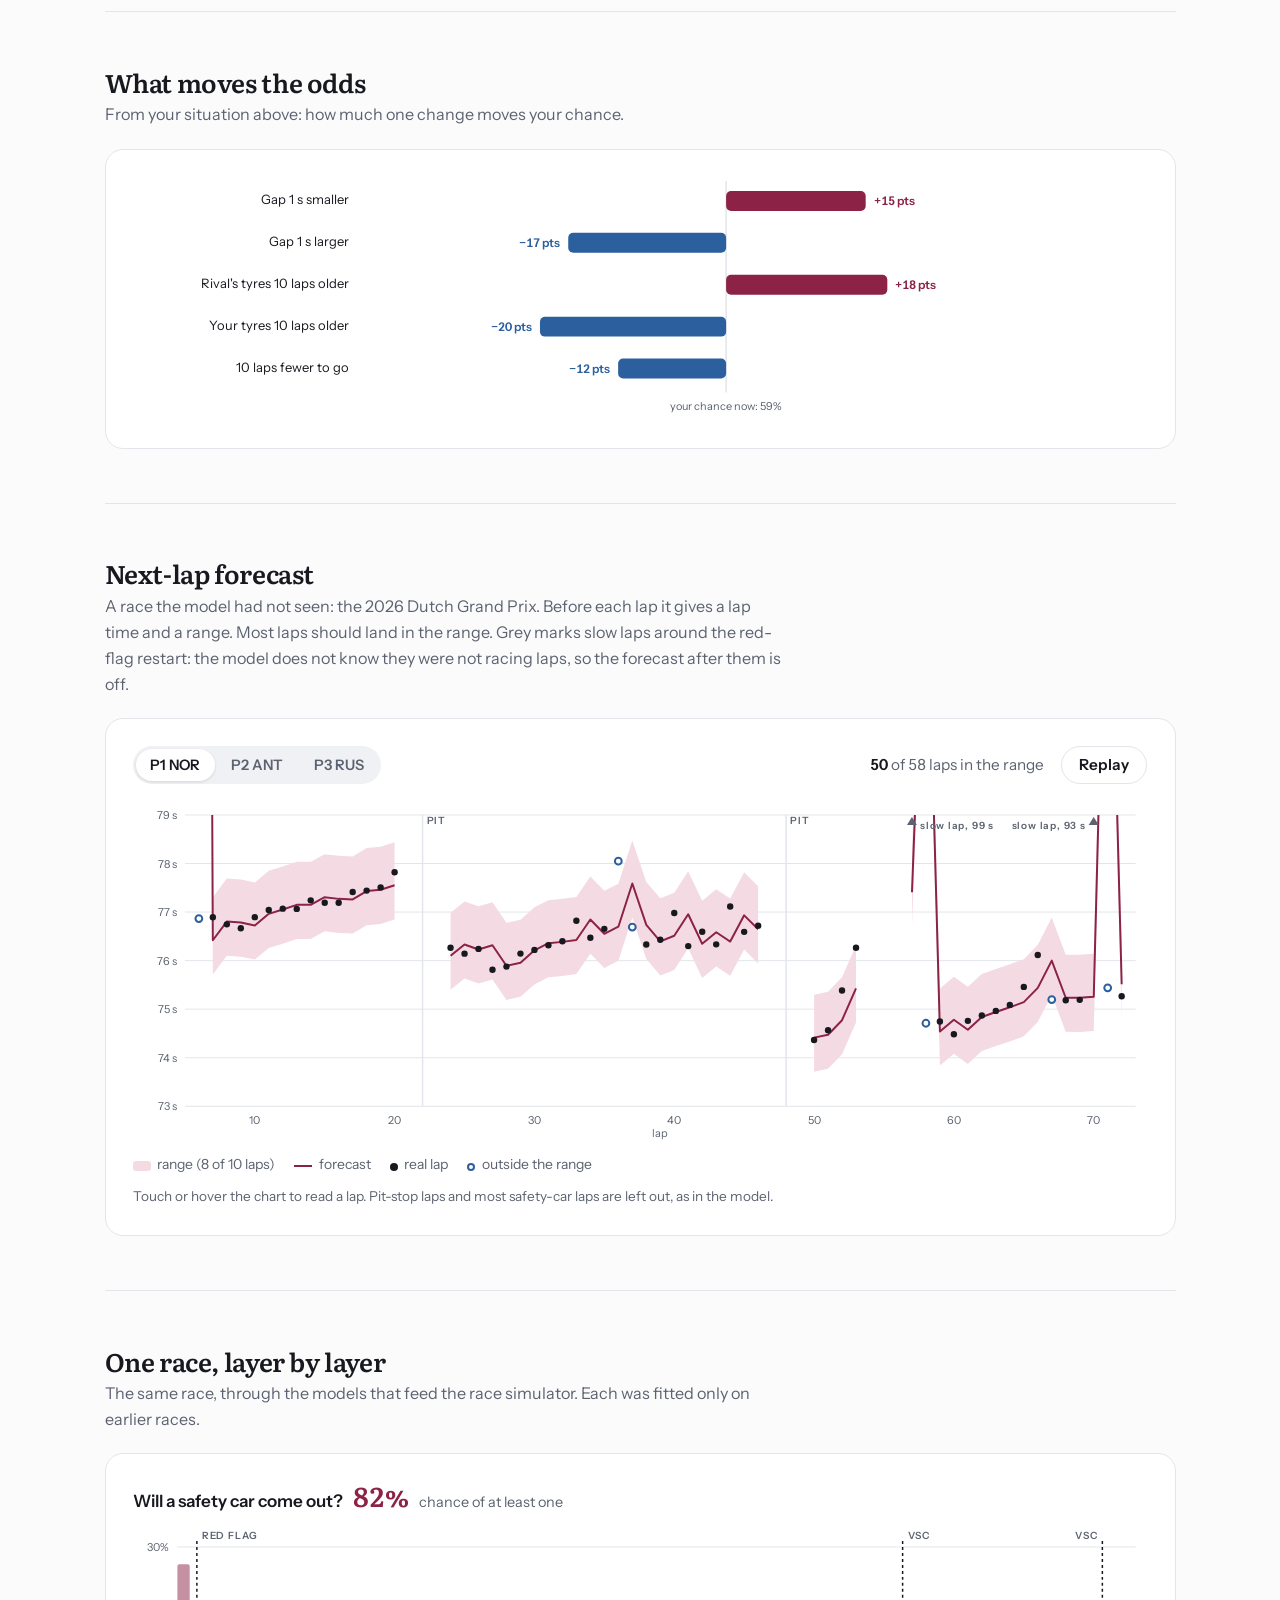
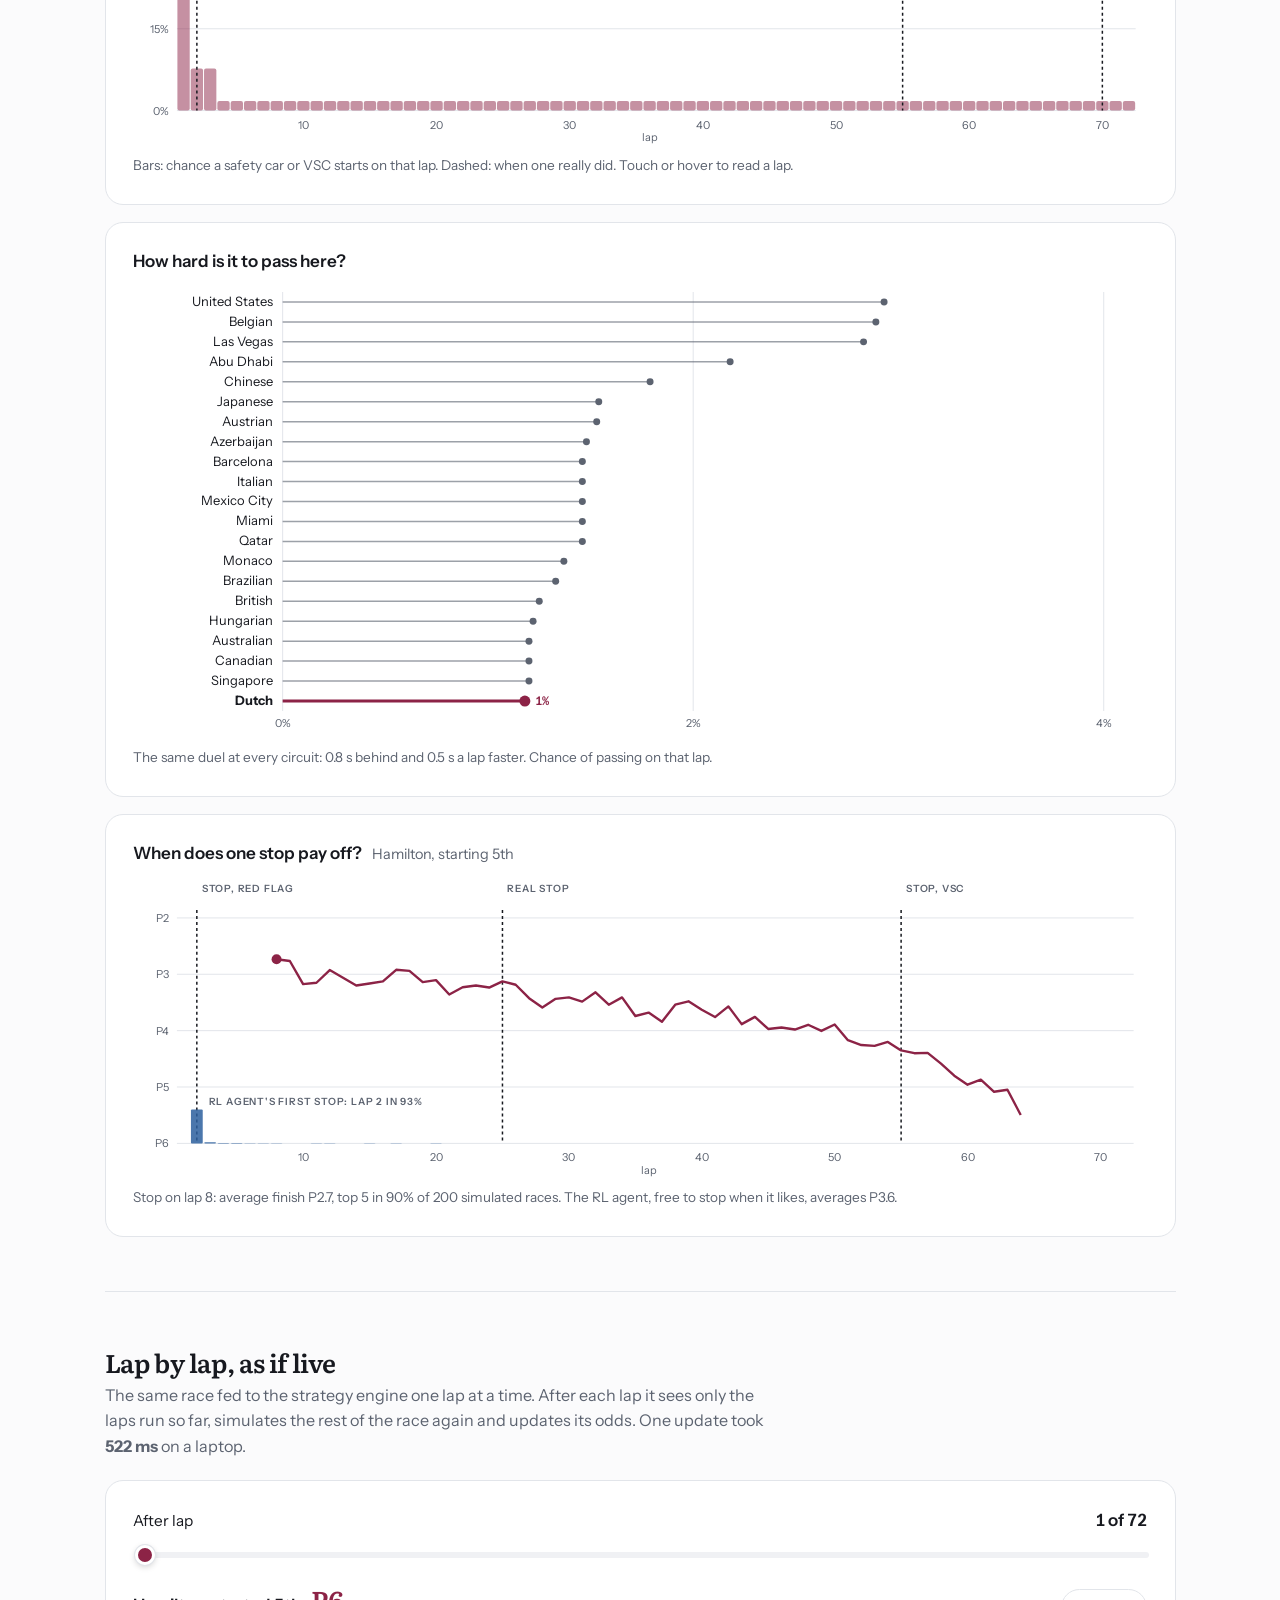
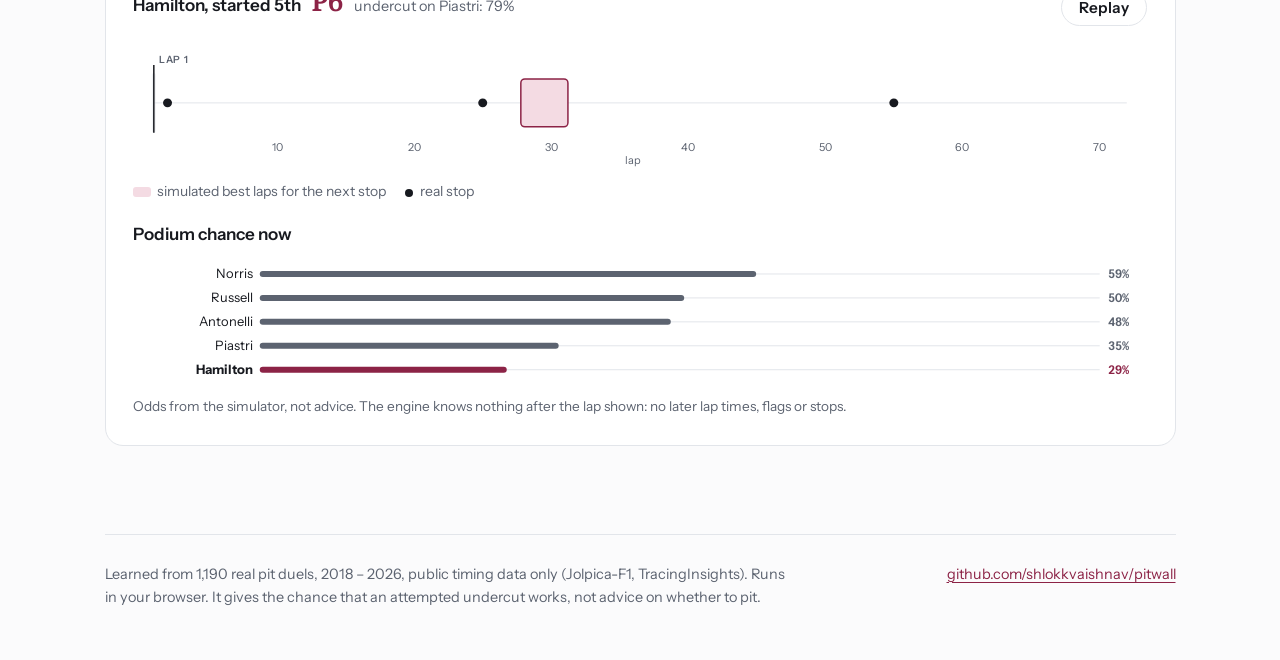
==== commit b3614c6e: "Live replay: engine odds after each lap of the 2026 Dutch GP, site section (not deployed); README: s" ====
--- a/site/index.html
+++ b/site/index.html
@@ -135,6 +135,27 @@
     </div>
   </section>
 
+  <section id="live">
+    <h2>Lap by lap, as if live</h2>
+    <p class="cap">The same race fed to the strategy engine one lap at a time. After each lap it sees only the laps run so far, simulates the rest of the race again and updates its odds. One update took <b id="liveMs">–</b> on a laptop.</p>
+    <div class="panel">
+      <div class="ctl"><div class="ctl-head"><label for="liveLap">After lap</label><output id="liveLapV"></output></div>
+        <input id="liveLap" type="range" min="1" max="2" step="1" value="1"></div>
+      <div class="lap-head">
+        <h3 class="ph"><span id="liveCar">–</span> <span class="ph-num" id="livePos">–</span> <span class="ph-sub" id="liveUc"></span></h3>
+        <button class="btn" id="livePlay" type="button">Replay</button>
+      </div>
+      <svg id="liveWin" role="img" aria-label="The simulated best laps for the next stop after each lap, with the real stops"></svg>
+      <div class="legend">
+        <span><i class="sw-band"></i>simulated best laps for the next stop</span>
+        <span><i class="sw-dot"></i>real stop</span>
+      </div>
+      <h3 class="ph" style="margin-top:1.2rem">Podium chance now</h3>
+      <svg id="livePod" role="img" aria-label="Chance of a podium for the five cars the engine expects in front"></svg>
+      <div class="tip">Odds from the simulator, not advice. The engine knows nothing after the lap shown: no later lap times, flags or stops.</div>
+    </div>
+  </section>
+
   <footer>
     <p>Learned from <span id="nEvents">1,190</span> real pit duels, 2018 – 2026, public timing data only (Jolpica-F1, TracingInsights). Runs in your browser. It gives the chance that an attempted undercut works, not advice on whether to pit.</p>
     <p><a href="https://github.com/shlokkvaishnav/pitwall">github.com/shlokkvaishnav/pitwall</a></p>
@@ -142,5 +163,6 @@
 </div>
 <script type="module" src="app.js"></script>
 <script type="module" src="strategy.js"></script>
+<script type="module" src="replay.js"></script>
 </body>
 </html>
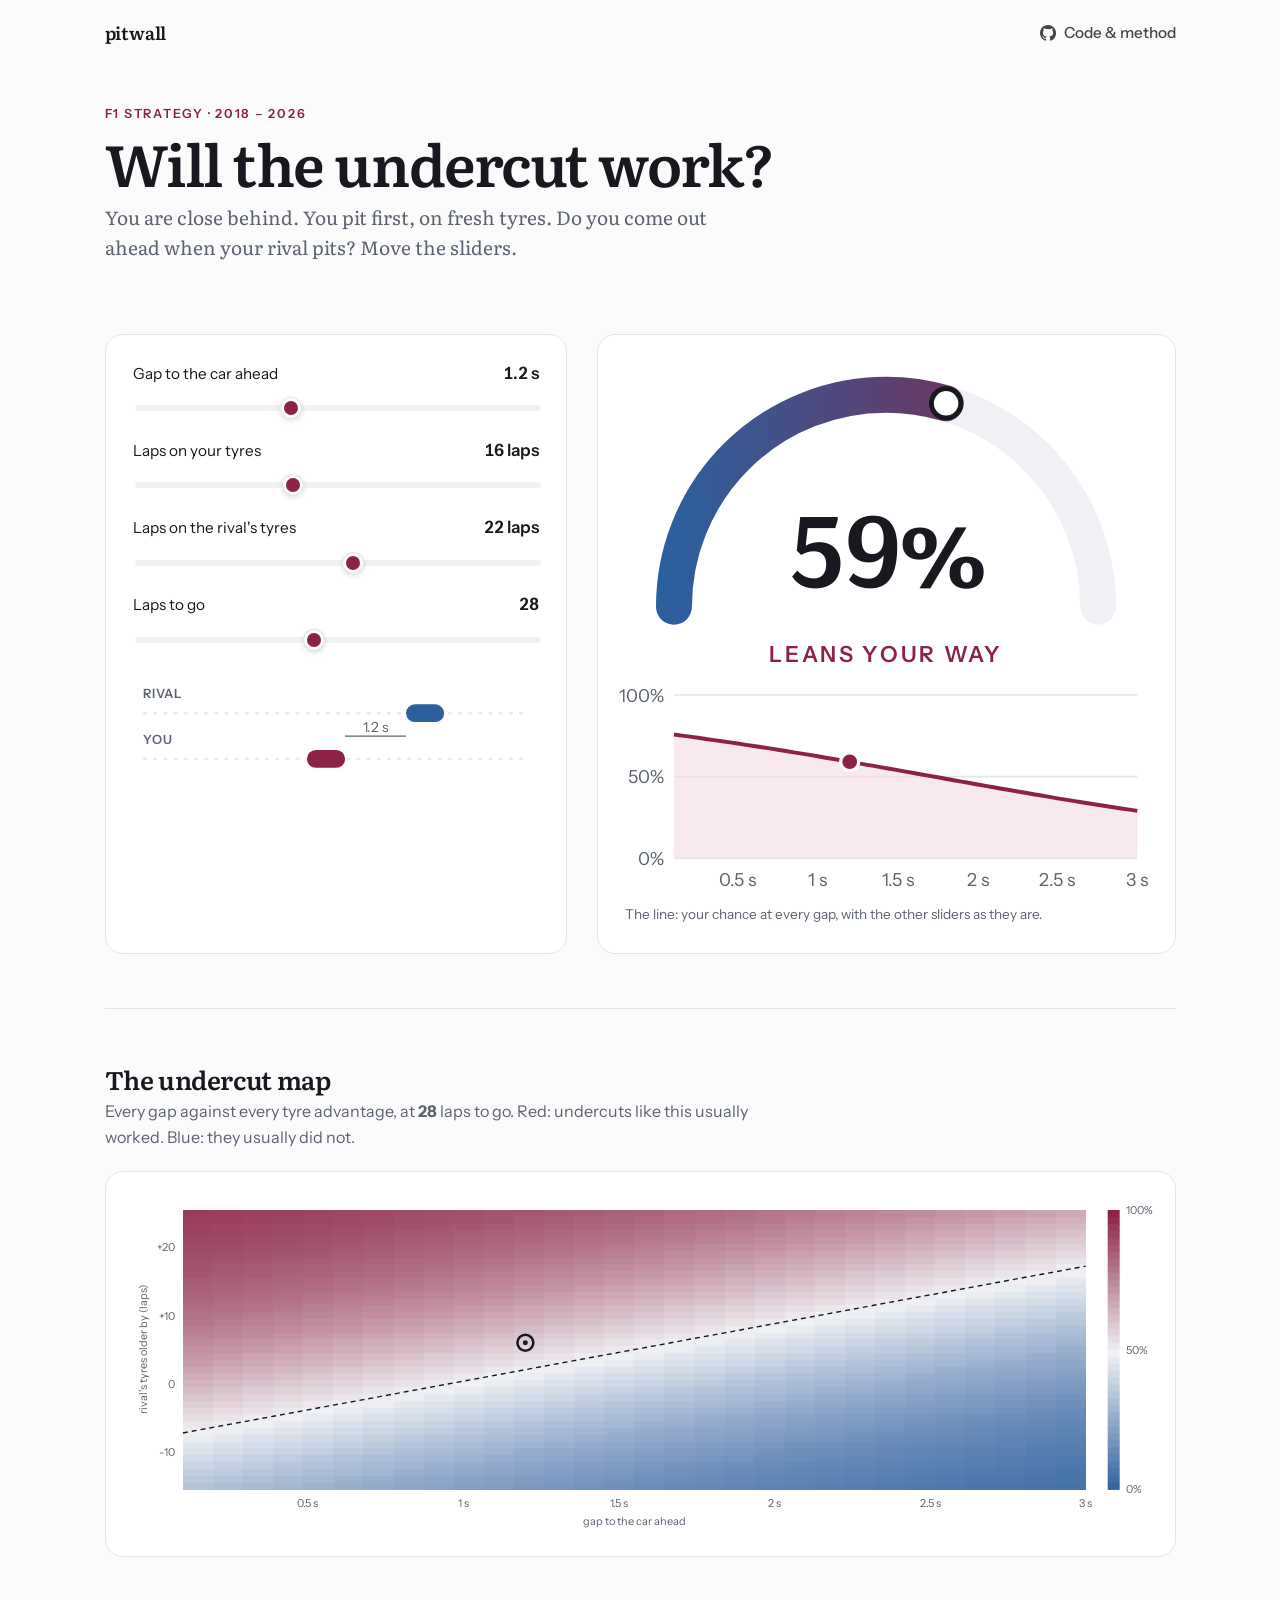
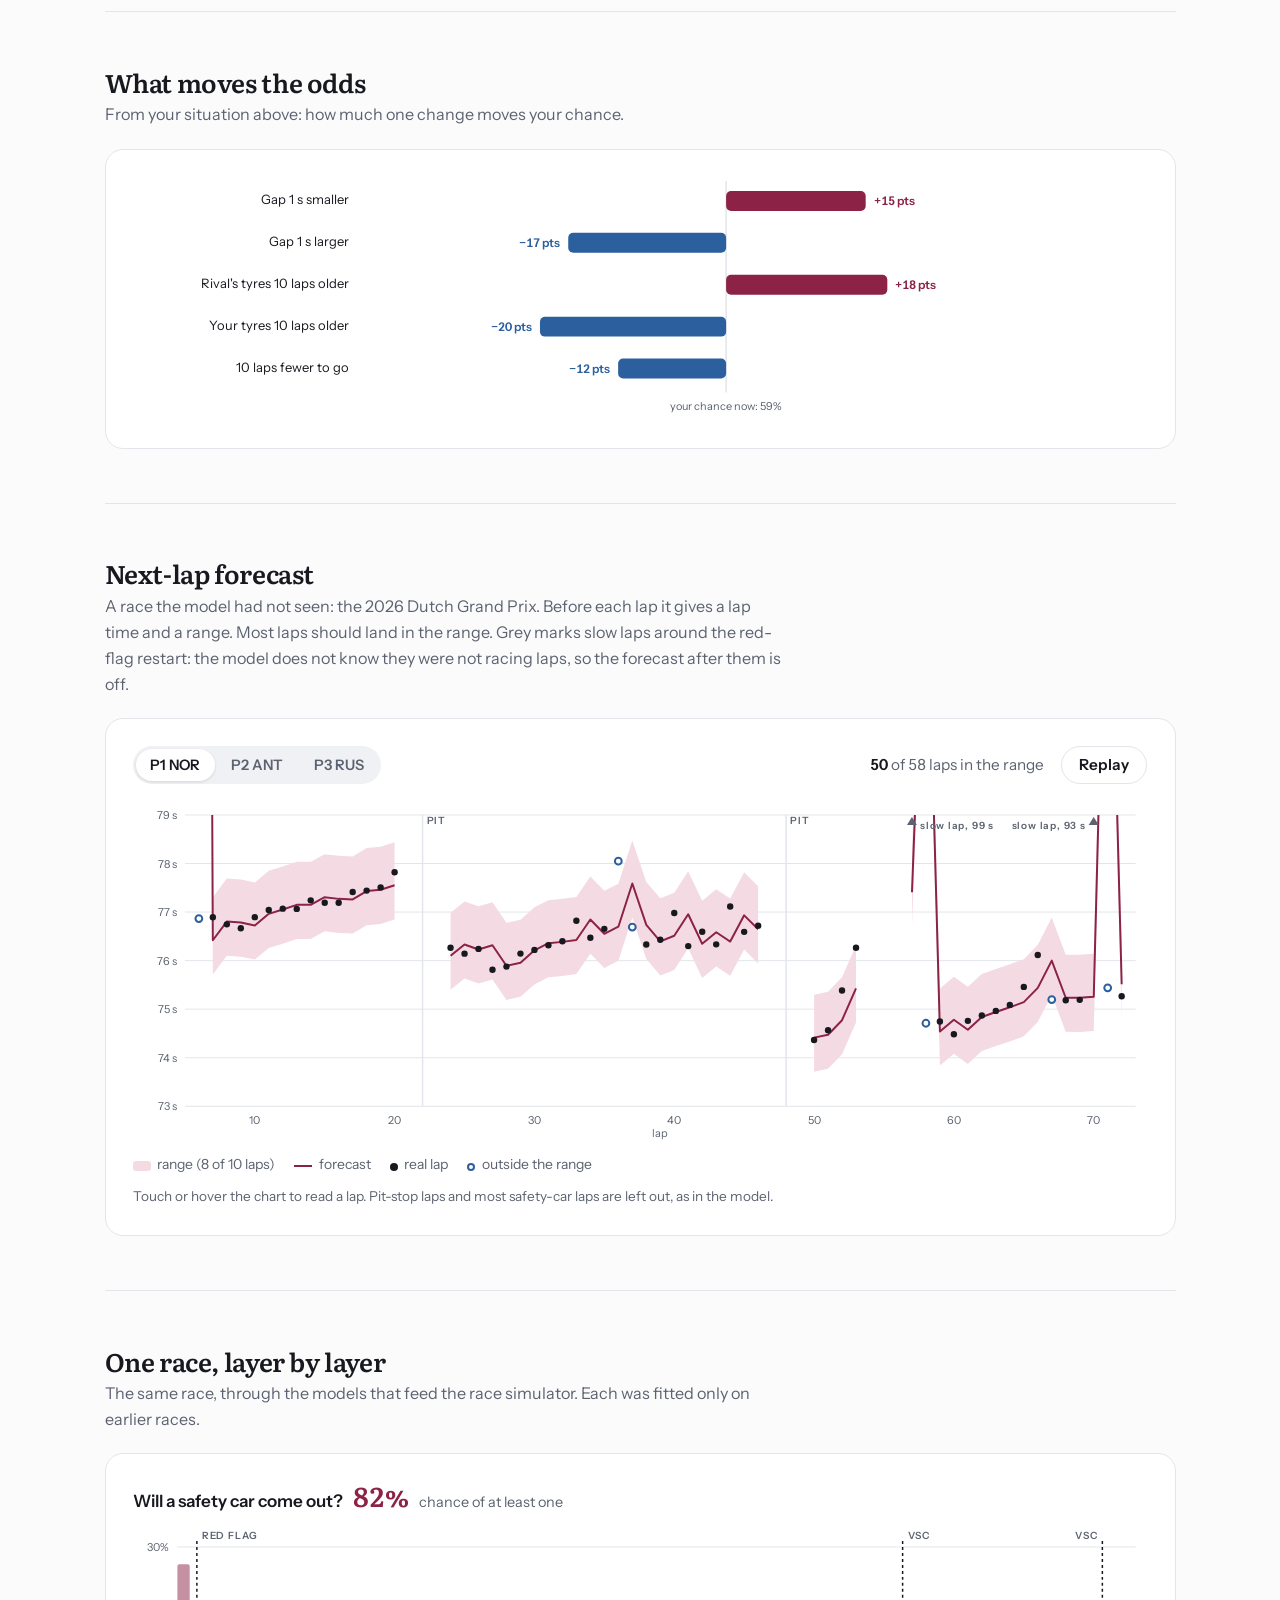
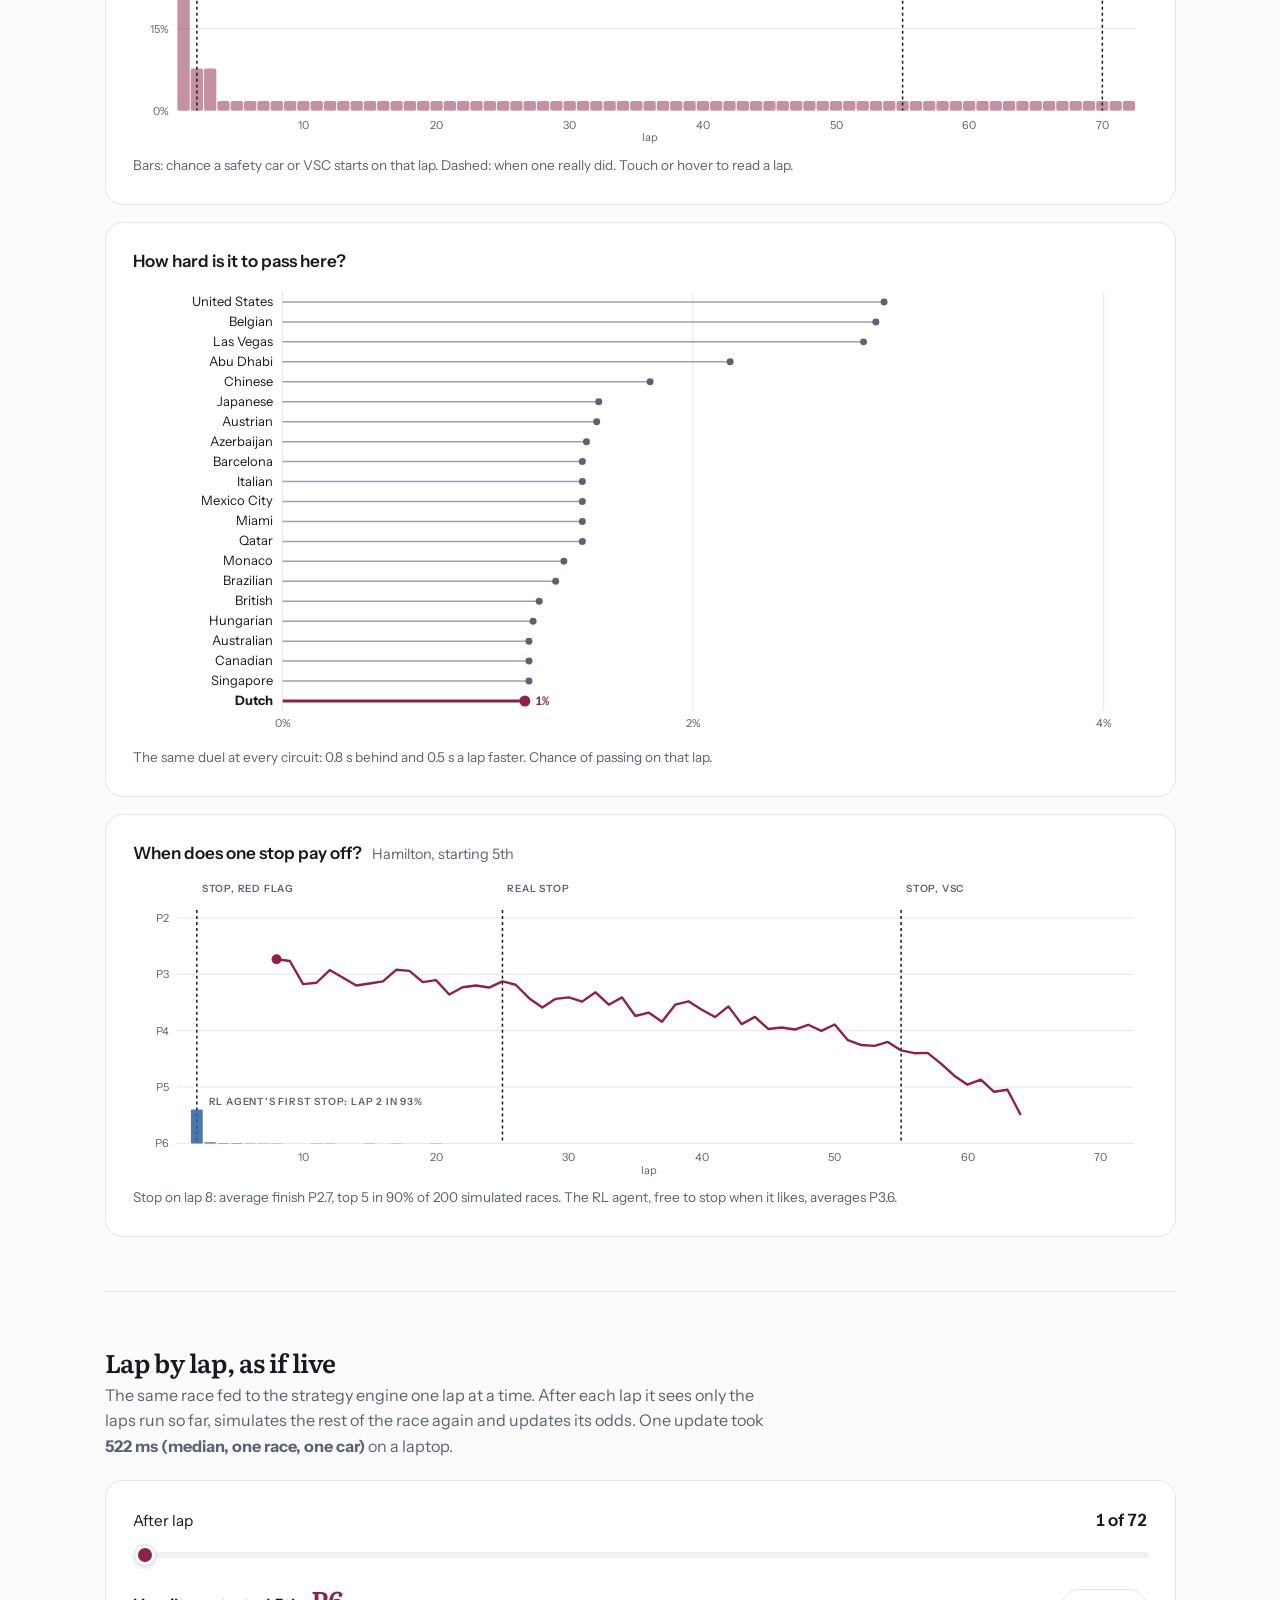
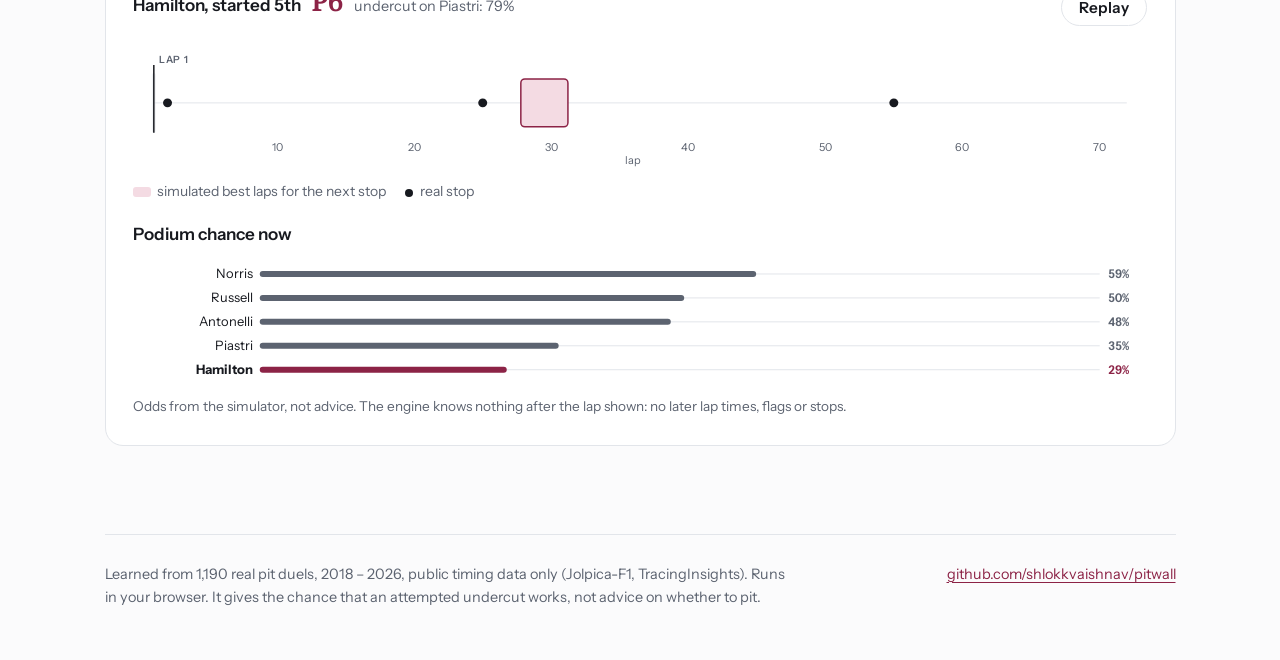
==== commit 493e67ad: "Site: page title matches the README opening" ====
--- a/site/index.html
+++ b/site/index.html
@@ -3,7 +3,7 @@
 <head>
 <meta charset="utf-8">
 <meta name="viewport" content="width=device-width, initial-scale=1">
-<title>pitwall — F1 strategy models</title>
+<title>pitwall — Formula 1 race-strategy engine</title>
 <meta name="description" content="Pit first, come out ahead? An F1 undercut model that runs in your browser, and a next-lap-time forecast with its range.">
 <link rel="icon" href="data:image/svg+xml,%3Csvg xmlns='http://www.w3.org/2000/svg' viewBox='0 0 32 32'%3E%3Crect width='32' height='32' rx='7' fill='%238c2346'/%3E%3Cpath d='M7 22h18M9 22l3-9h8l3 9' stroke='white' stroke-width='2.4' fill='none' stroke-linecap='round'/%3E%3C/svg%3E">
 <link rel="stylesheet" href="assets/style.css">
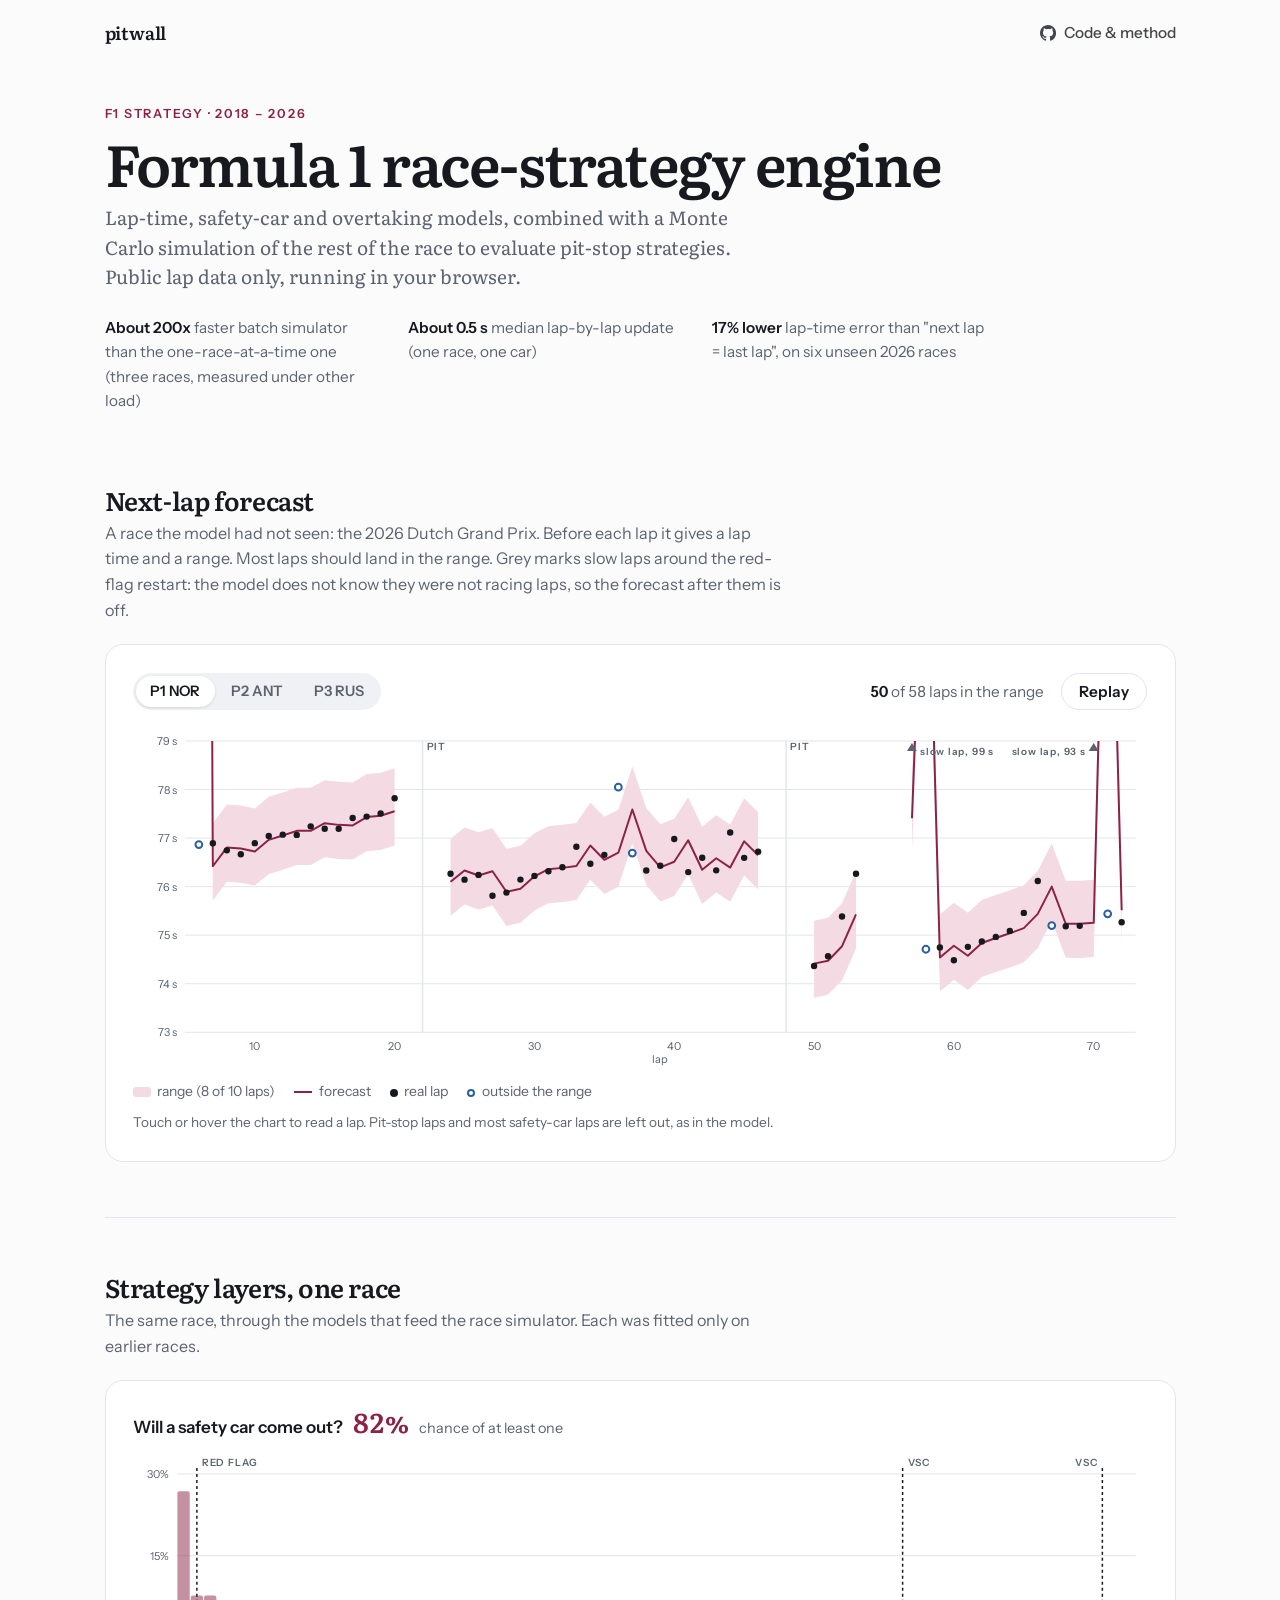
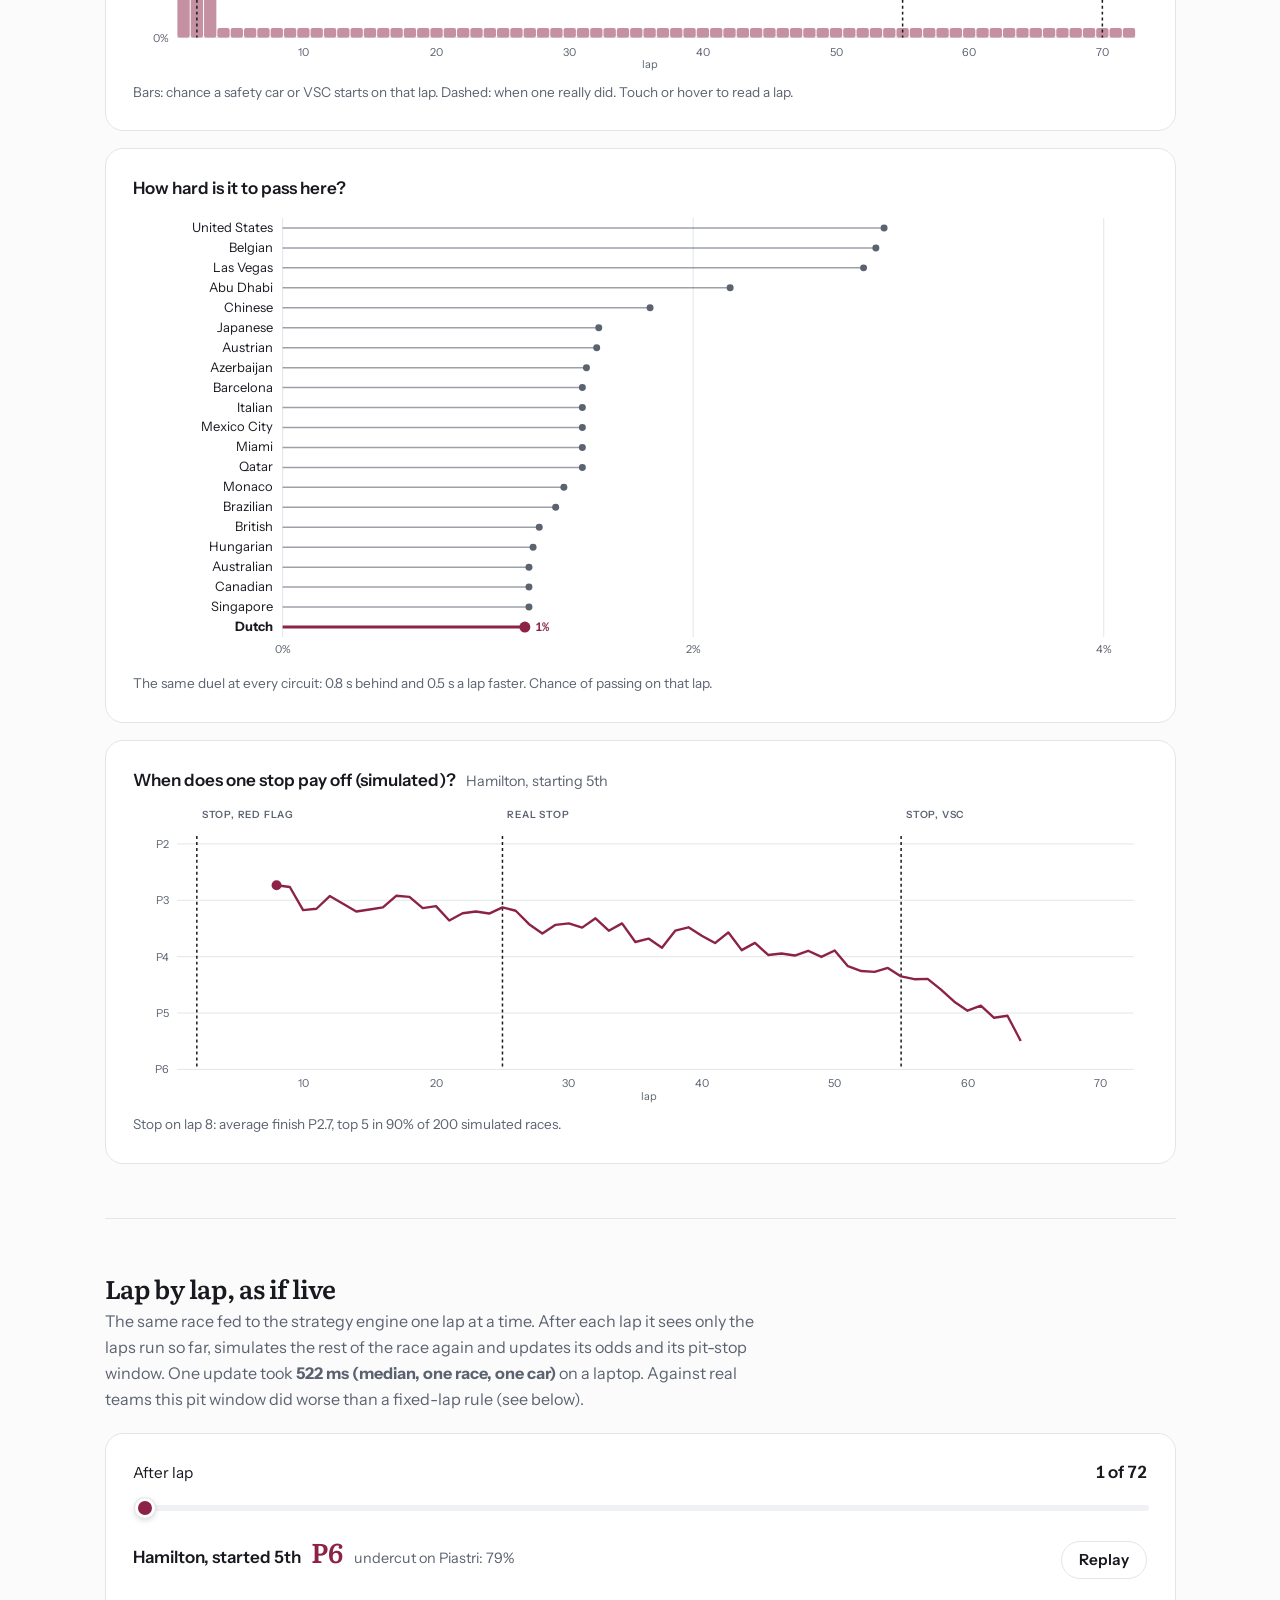
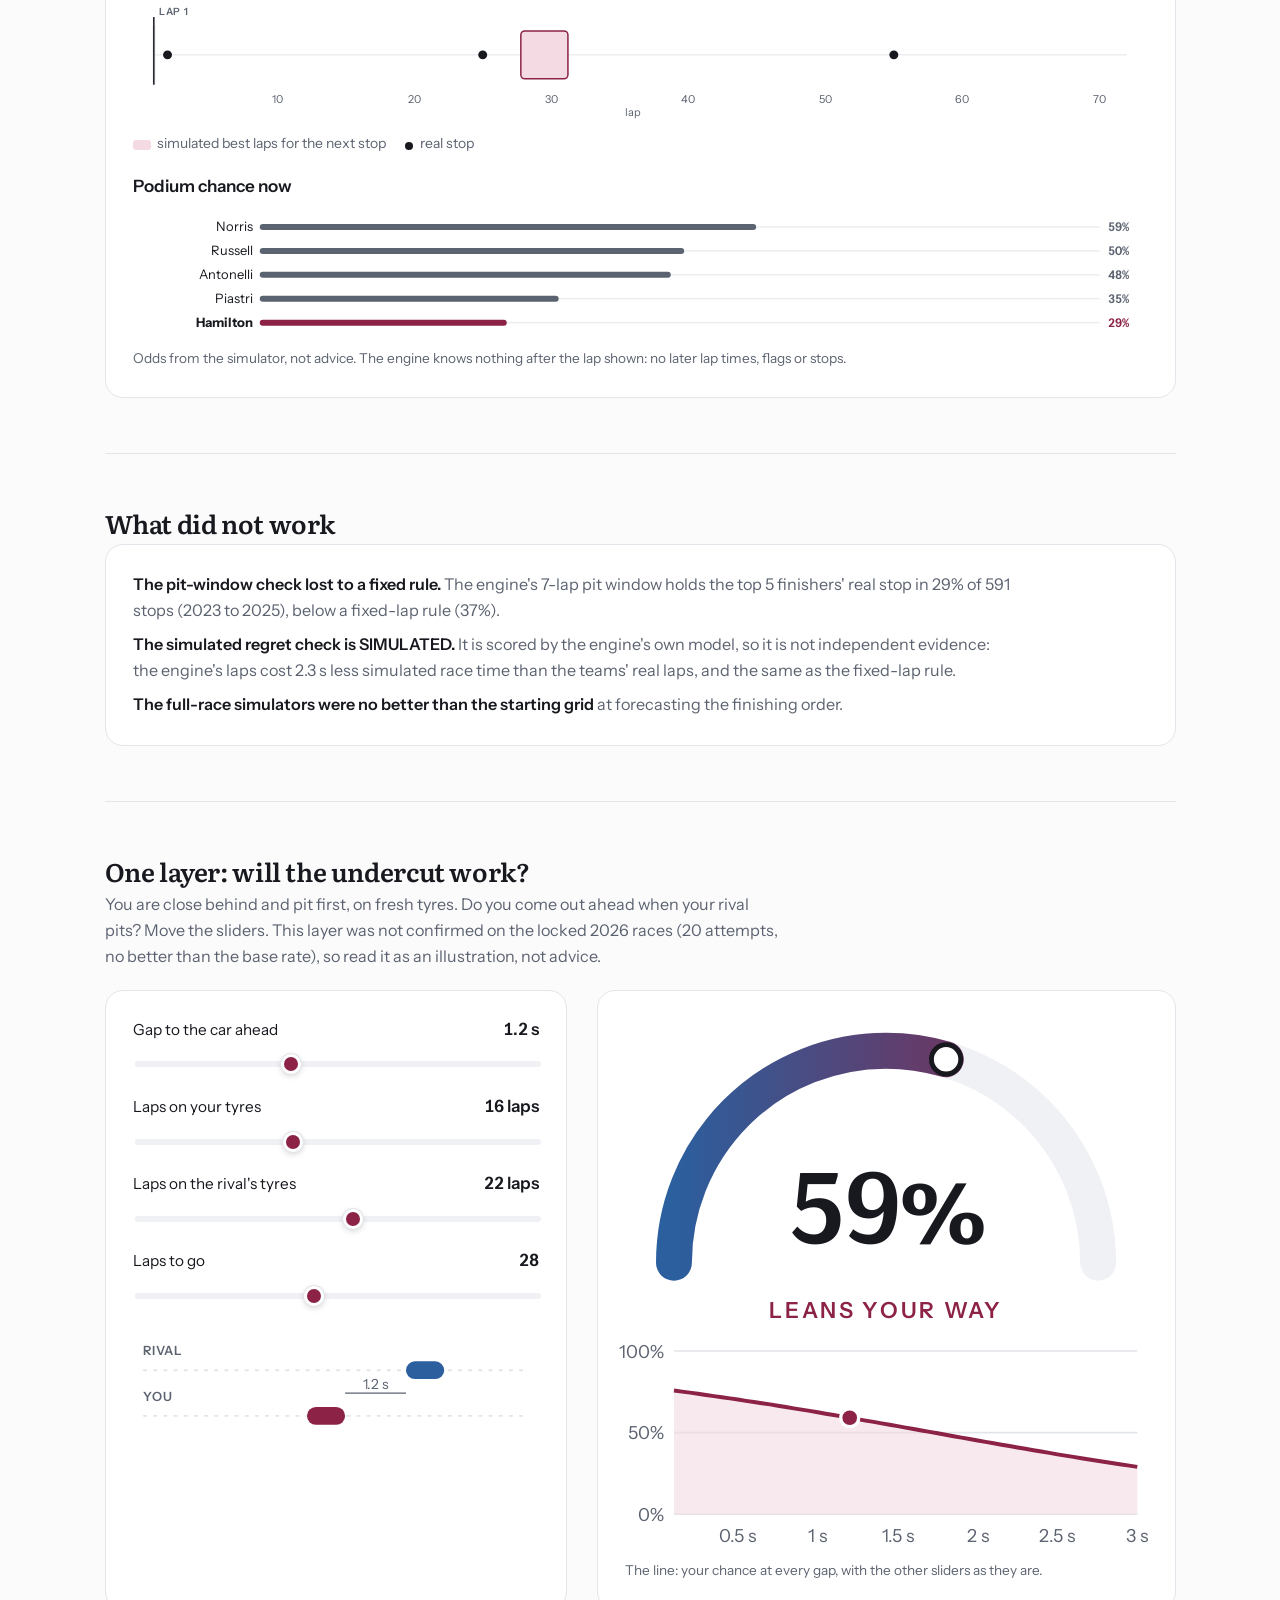
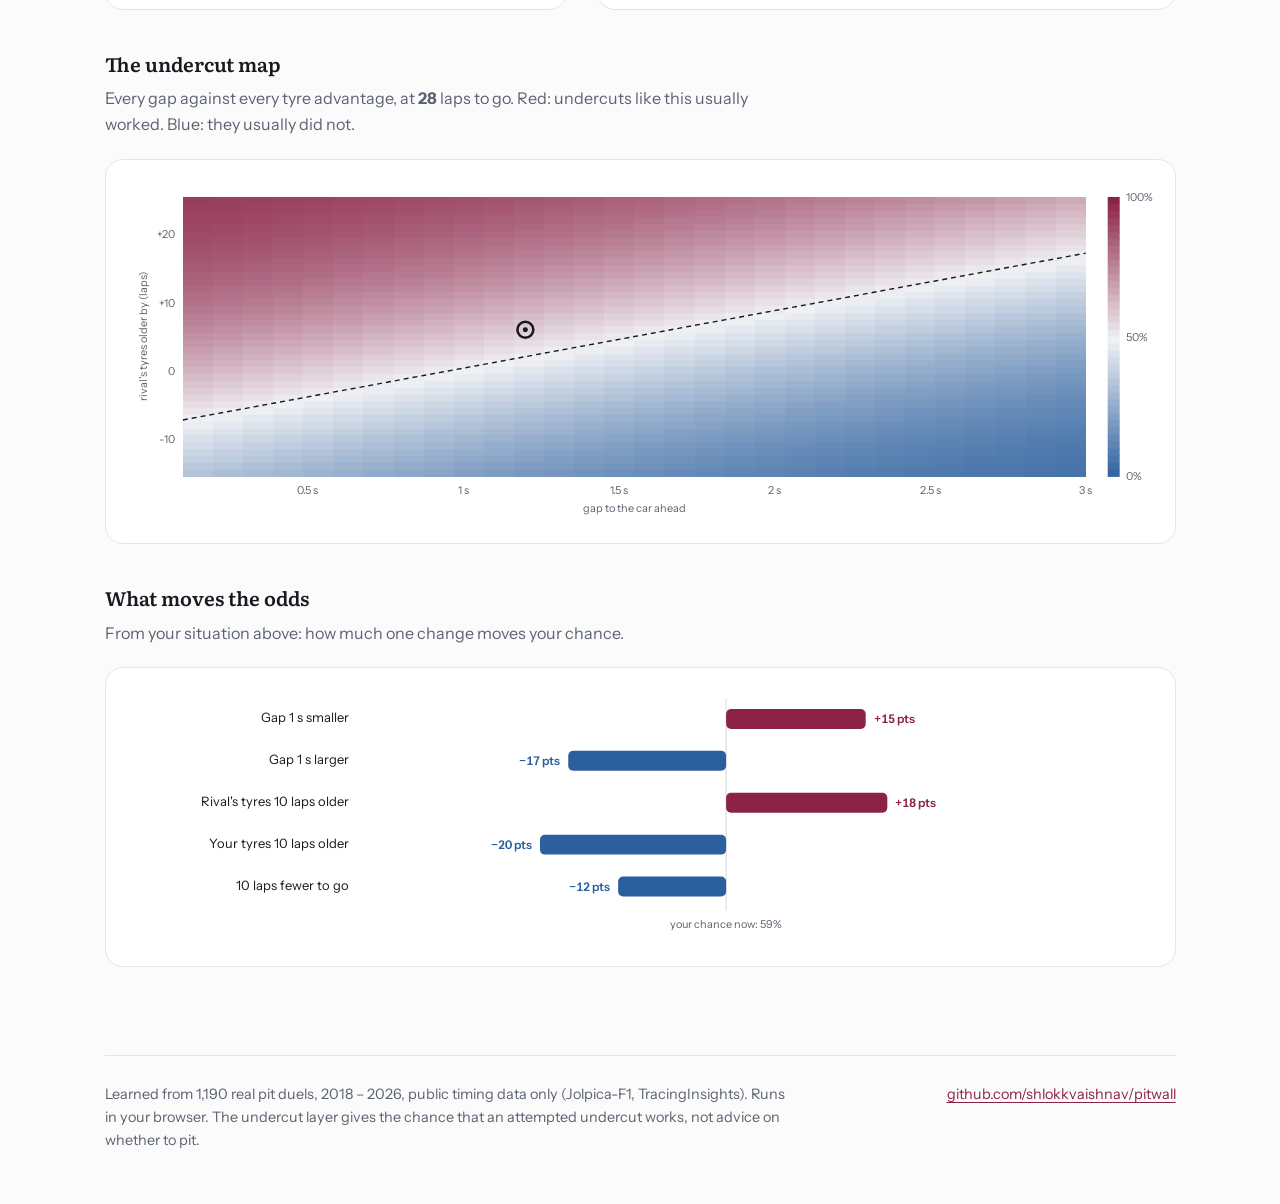
==== commit 4ea2da5d: "Site: lead with the race-strategy engine, show negative results, add data-load error messages" ====
--- a/site/index.html
+++ b/site/index.html
@@ -4,7 +4,7 @@
 <meta charset="utf-8">
 <meta name="viewport" content="width=device-width, initial-scale=1">
 <title>pitwall — Formula 1 race-strategy engine</title>
-<meta name="description" content="Pit first, come out ahead? An F1 undercut model that runs in your browser, and a next-lap-time forecast with its range.">
+<meta name="description" content="A Formula 1 race-strategy engine: lap-time, safety-car and overtaking models and a Monte Carlo simulation that evaluates pit-stop strategies. Runs in your browser.">
 <link rel="icon" href="data:image/svg+xml,%3Csvg xmlns='http://www.w3.org/2000/svg' viewBox='0 0 32 32'%3E%3Crect width='32' height='32' rx='7' fill='%238c2346'/%3E%3Cpath d='M7 22h18M9 22l3-9h8l3 9' stroke='white' stroke-width='2.4' fill='none' stroke-linecap='round'/%3E%3C/svg%3E">
 <link rel="stylesheet" href="assets/style.css">
 <style>
@@ -31,6 +31,10 @@
   .ph { font: 600 1rem/1.3 var(--sans); margin: 0 0 .8rem; display: flex; flex-wrap: wrap; align-items: baseline; gap: .2rem .6rem; }
   .ph-num { font: 600 1.6rem/1 var(--serif); color: var(--accent); font-variant-numeric: tabular-nums; }
   .ph-sub { font-weight: 400; font-size: .85rem; color: var(--muted); }
+  .facts { list-style: none; margin: 1.4rem 0 0; padding: 0; display: grid; gap: .5rem 1.6rem; grid-template-columns: repeat(auto-fit, minmax(14rem, 1fr)); font-size: .9rem; color: var(--muted); max-width: 52rem; }
+  .facts b { color: var(--ink); font-weight: 600; }
+  .facts.plain { margin: 0; grid-template-columns: 1fr; font-size: .95rem; }
+  .h3 { font: 600 1.15rem/1.3 var(--serif); margin: 2.4rem 0 .6rem; }
 </style>
 </head>
 <body>
@@ -42,11 +46,92 @@
 
   <header class="hero">
     <div class="kicker">F1 strategy · 2018 – 2026</div>
-    <h1>Will the undercut work?</h1>
-    <p class="sub">You are close behind. You pit first, on fresh tyres. Do you come out ahead when your rival pits? Move the sliders.</p>
+    <h1>Formula 1 race-strategy engine</h1>
+    <p class="sub">Lap-time, safety-car and overtaking models, combined with a Monte Carlo simulation of the rest of the race to evaluate pit-stop strategies. Public lap data only, running in your browser.</p>
+    <ul class="facts">
+      <li><b>About 200x</b> faster batch simulator than the one-race-at-a-time one (three races, measured under other load)</li>
+      <li><b>About 0.5 s</b> median lap-by-lap update (one race, one car)</li>
+      <li><b>17% lower</b> lap-time error than "next lap = last lap", on six unseen 2026 races</li>
+    </ul>
   </header>
 
-  <section>
+  <section id="forecast">
+    <h2>Next-lap forecast</h2>
+    <p class="cap">A race the model had not seen: the <span id="lapRace">2026 Dutch Grand Prix</span>. Before each lap it gives a lap time and a range. Most laps should land in the range. Grey marks slow laps around the red-flag restart: the model does not know they were not racing laps, so the forecast after them is off.</p>
+    <div class="panel">
+      <div class="lap-head">
+        <div class="seg" id="lapDrivers" role="group" aria-label="Driver"></div>
+        <div style="display:flex; align-items:center; gap:1rem">
+          <div class="hits" id="lapHits" aria-live="polite"></div>
+          <button class="btn" id="lapPlay" type="button">Replay</button>
+        </div>
+      </div>
+      <svg id="laps" role="img" aria-label="Real lap times against the forecast and its range"></svg>
+      <div class="legend">
+        <span><i class="sw-band"></i>range (8 of 10 laps)</span>
+        <span><i class="sw-line"></i>forecast</span>
+        <span><i class="sw-dot"></i>real lap</span>
+        <span><i class="sw-miss"></i>outside the range</span>
+      </div>
+      <div class="tip" id="lapTip">Touch or hover the chart to read a lap. Pit-stop laps and most safety-car laps are left out, as in the model.</div>
+    </div>
+  </section>
+
+  <section id="strategy">
+    <h2>Strategy layers, one race</h2>
+    <p class="cap">The same race, through the models that feed the race simulator. Each was fitted only on earlier races.</p>
+    <div class="panel">
+      <h3 class="ph">Will a safety car come out? <span class="ph-num" id="anyNeutral">–</span> <span class="ph-sub">chance of at least one</span></h3>
+      <svg id="hazard" role="img" aria-label="Chance a safety car or VSC starts on each lap, with the laps where one really did"></svg>
+      <div class="tip" id="hzTip">Bars: chance a safety car or VSC starts on that lap. Dashed: when one really did. Touch or hover to read a lap.</div>
+    </div>
+    <div class="panel">
+      <h3 class="ph">How hard is it to pass here?</h3>
+      <svg id="passing" role="img" aria-label="Chance of a pass on one lap at each circuit, for the same duel"></svg>
+      <div class="tip">The same duel at every circuit: 0.8 s behind and 0.5 s a lap faster. Chance of passing on that lap.</div>
+    </div>
+    <div class="panel">
+      <h3 class="ph">When does one stop pay off (simulated)? <span class="ph-sub"><span id="egoName">–</span>, starting 5th</span></h3>
+      <svg id="window" role="img" aria-label="Average simulated finish for each lap of a single pit stop"></svg>
+      <div class="tip" id="winTip"></div>
+    </div>
+  </section>
+
+  <section id="live">
+    <h2>Lap by lap, as if live</h2>
+    <p class="cap">The same race fed to the strategy engine one lap at a time. After each lap it sees only the laps run so far, simulates the rest of the race again and updates its odds and its pit-stop window. One update took <b id="liveMs">–</b> on a laptop. Against real teams this pit window did worse than a fixed-lap rule (see below).</p>
+    <div class="panel">
+      <div class="ctl"><div class="ctl-head"><label for="liveLap">After lap</label><output id="liveLapV"></output></div>
+        <input id="liveLap" type="range" min="1" max="2" step="1" value="1"></div>
+      <div class="lap-head">
+        <h3 class="ph"><span id="liveCar">–</span> <span class="ph-num" id="livePos">–</span> <span class="ph-sub" id="liveUc"></span></h3>
+        <button class="btn" id="livePlay" type="button">Replay</button>
+      </div>
+      <svg id="liveWin" role="img" aria-label="The simulated best laps for the next stop after each lap, with the real stops"></svg>
+      <div class="legend">
+        <span><i class="sw-band"></i>simulated best laps for the next stop</span>
+        <span><i class="sw-dot"></i>real stop</span>
+      </div>
+      <h3 class="ph" style="margin-top:1.2rem">Podium chance now</h3>
+      <svg id="livePod" role="img" aria-label="Chance of a podium for the five cars the engine expects in front"></svg>
+      <div class="tip">Odds from the simulator, not advice. The engine knows nothing after the lap shown: no later lap times, flags or stops.</div>
+    </div>
+  </section>
+
+  <section id="results">
+    <h2>What did not work</h2>
+    <div class="panel">
+      <ul class="facts plain">
+        <li><b>The pit-window check lost to a fixed rule.</b> The engine's 7-lap pit window holds the top 5 finishers' real stop in 29% of 591 stops (2023 to 2025), below a fixed-lap rule (37%).</li>
+        <li><b>The simulated regret check is SIMULATED.</b> It is scored by the engine's own model, so it is not independent evidence: the engine's laps cost 2.3 s less simulated race time than the teams' real laps, and the same as the fixed-lap rule.</li>
+        <li><b>The full-race simulators were no better than the starting grid</b> at forecasting the finishing order.</li>
+      </ul>
+    </div>
+  </section>
+
+  <section id="undercut">
+    <h2>One layer: will the undercut work?</h2>
+    <p class="cap">You are close behind and pit first, on fresh tyres. Do you come out ahead when your rival pits? Move the sliders. This layer was not confirmed on the locked 2026 races (20 attempts, no better than the base rate), so read it as an illustration, not advice.</p>
     <div class="grid g2">
       <div class="panel">
         <div class="ctl"><div class="ctl-head"><label for="gap">Gap to the car ahead</label><output id="gapV"></output></div>
@@ -79,85 +164,16 @@
         <div class="tip">The line: your chance at every gap, with the other sliders as they are.</div>
       </div>
     </div>
-  </section>
-
-  <section>
-    <h2>The undercut map</h2>
+    <h3 class="h3">The undercut map</h3>
     <p class="cap">Every gap against every tyre advantage, at <b id="mapLaps"></b> laps to go. Red: undercuts like this usually worked. Blue: they usually did not.</p>
     <div class="panel"><svg id="map" role="img" aria-label="Map of undercut chance by gap and tyre advantage"></svg></div>
-  </section>
-
-  <section>
-    <h2>What moves the odds</h2>
+    <h3 class="h3">What moves the odds</h3>
     <p class="cap">From your situation above: how much one change moves your chance.</p>
     <div class="panel"><svg id="bars" role="img" aria-label="Effect of single changes on the chance"></svg></div>
   </section>
 
-  <section id="forecast">
-    <h2>Next-lap forecast</h2>
-    <p class="cap">A race the model had not seen: the <span id="lapRace">2026 Dutch Grand Prix</span>. Before each lap it gives a lap time and a range. Most laps should land in the range. Grey marks slow laps around the red-flag restart: the model does not know they were not racing laps, so the forecast after them is off.</p>
-    <div class="panel">
-      <div class="lap-head">
-        <div class="seg" id="lapDrivers" role="group" aria-label="Driver"></div>
-        <div style="display:flex; align-items:center; gap:1rem">
-          <div class="hits" id="lapHits" aria-live="polite"></div>
-          <button class="btn" id="lapPlay" type="button">Replay</button>
-        </div>
-      </div>
-      <svg id="laps" role="img" aria-label="Real lap times against the forecast and its range"></svg>
-      <div class="legend">
-        <span><i class="sw-band"></i>range (8 of 10 laps)</span>
-        <span><i class="sw-line"></i>forecast</span>
-        <span><i class="sw-dot"></i>real lap</span>
-        <span><i class="sw-miss"></i>outside the range</span>
-      </div>
-      <div class="tip" id="lapTip">Touch or hover the chart to read a lap. Pit-stop laps and most safety-car laps are left out, as in the model.</div>
-    </div>
-  </section>
-
-  <section id="strategy">
-    <h2>One race, layer by layer</h2>
-    <p class="cap">The same race, through the models that feed the race simulator. Each was fitted only on earlier races.</p>
-    <div class="panel">
-      <h3 class="ph">Will a safety car come out? <span class="ph-num" id="anyNeutral">–</span> <span class="ph-sub">chance of at least one</span></h3>
-      <svg id="hazard" role="img" aria-label="Chance a safety car or VSC starts on each lap, with the laps where one really did"></svg>
-      <div class="tip" id="hzTip">Bars: chance a safety car or VSC starts on that lap. Dashed: when one really did. Touch or hover to read a lap.</div>
-    </div>
-    <div class="panel">
-      <h3 class="ph">How hard is it to pass here?</h3>
-      <svg id="passing" role="img" aria-label="Chance of a pass on one lap at each circuit, for the same duel"></svg>
-      <div class="tip">The same duel at every circuit: 0.8 s behind and 0.5 s a lap faster. Chance of passing on that lap.</div>
-    </div>
-    <div class="panel">
-      <h3 class="ph">When does one stop pay off? <span class="ph-sub"><span id="egoName">–</span>, starting 5th</span></h3>
-      <svg id="window" role="img" aria-label="Average simulated finish for each lap of a single pit stop"></svg>
-      <div class="tip" id="winTip"></div>
-    </div>
-  </section>
-
-  <section id="live">
-    <h2>Lap by lap, as if live</h2>
-    <p class="cap">The same race fed to the strategy engine one lap at a time. After each lap it sees only the laps run so far, simulates the rest of the race again and updates its odds. One update took <b id="liveMs">–</b> on a laptop.</p>
-    <div class="panel">
-      <div class="ctl"><div class="ctl-head"><label for="liveLap">After lap</label><output id="liveLapV"></output></div>
-        <input id="liveLap" type="range" min="1" max="2" step="1" value="1"></div>
-      <div class="lap-head">
-        <h3 class="ph"><span id="liveCar">–</span> <span class="ph-num" id="livePos">–</span> <span class="ph-sub" id="liveUc"></span></h3>
-        <button class="btn" id="livePlay" type="button">Replay</button>
-      </div>
-      <svg id="liveWin" role="img" aria-label="The simulated best laps for the next stop after each lap, with the real stops"></svg>
-      <div class="legend">
-        <span><i class="sw-band"></i>simulated best laps for the next stop</span>
-        <span><i class="sw-dot"></i>real stop</span>
-      </div>
-      <h3 class="ph" style="margin-top:1.2rem">Podium chance now</h3>
-      <svg id="livePod" role="img" aria-label="Chance of a podium for the five cars the engine expects in front"></svg>
-      <div class="tip">Odds from the simulator, not advice. The engine knows nothing after the lap shown: no later lap times, flags or stops.</div>
-    </div>
-  </section>
-
   <footer>
-    <p>Learned from <span id="nEvents">1,190</span> real pit duels, 2018 – 2026, public timing data only (Jolpica-F1, TracingInsights). Runs in your browser. It gives the chance that an attempted undercut works, not advice on whether to pit.</p>
+    <p>Learned from <span id="nEvents">1,190</span> real pit duels, 2018 – 2026, public timing data only (Jolpica-F1, TracingInsights). Runs in your browser. The undercut layer gives the chance that an attempted undercut works, not advice on whether to pit.</p>
     <p><a href="https://github.com/shlokkvaishnav/pitwall">github.com/shlokkvaishnav/pitwall</a></p>
   </footer>
 </div>
